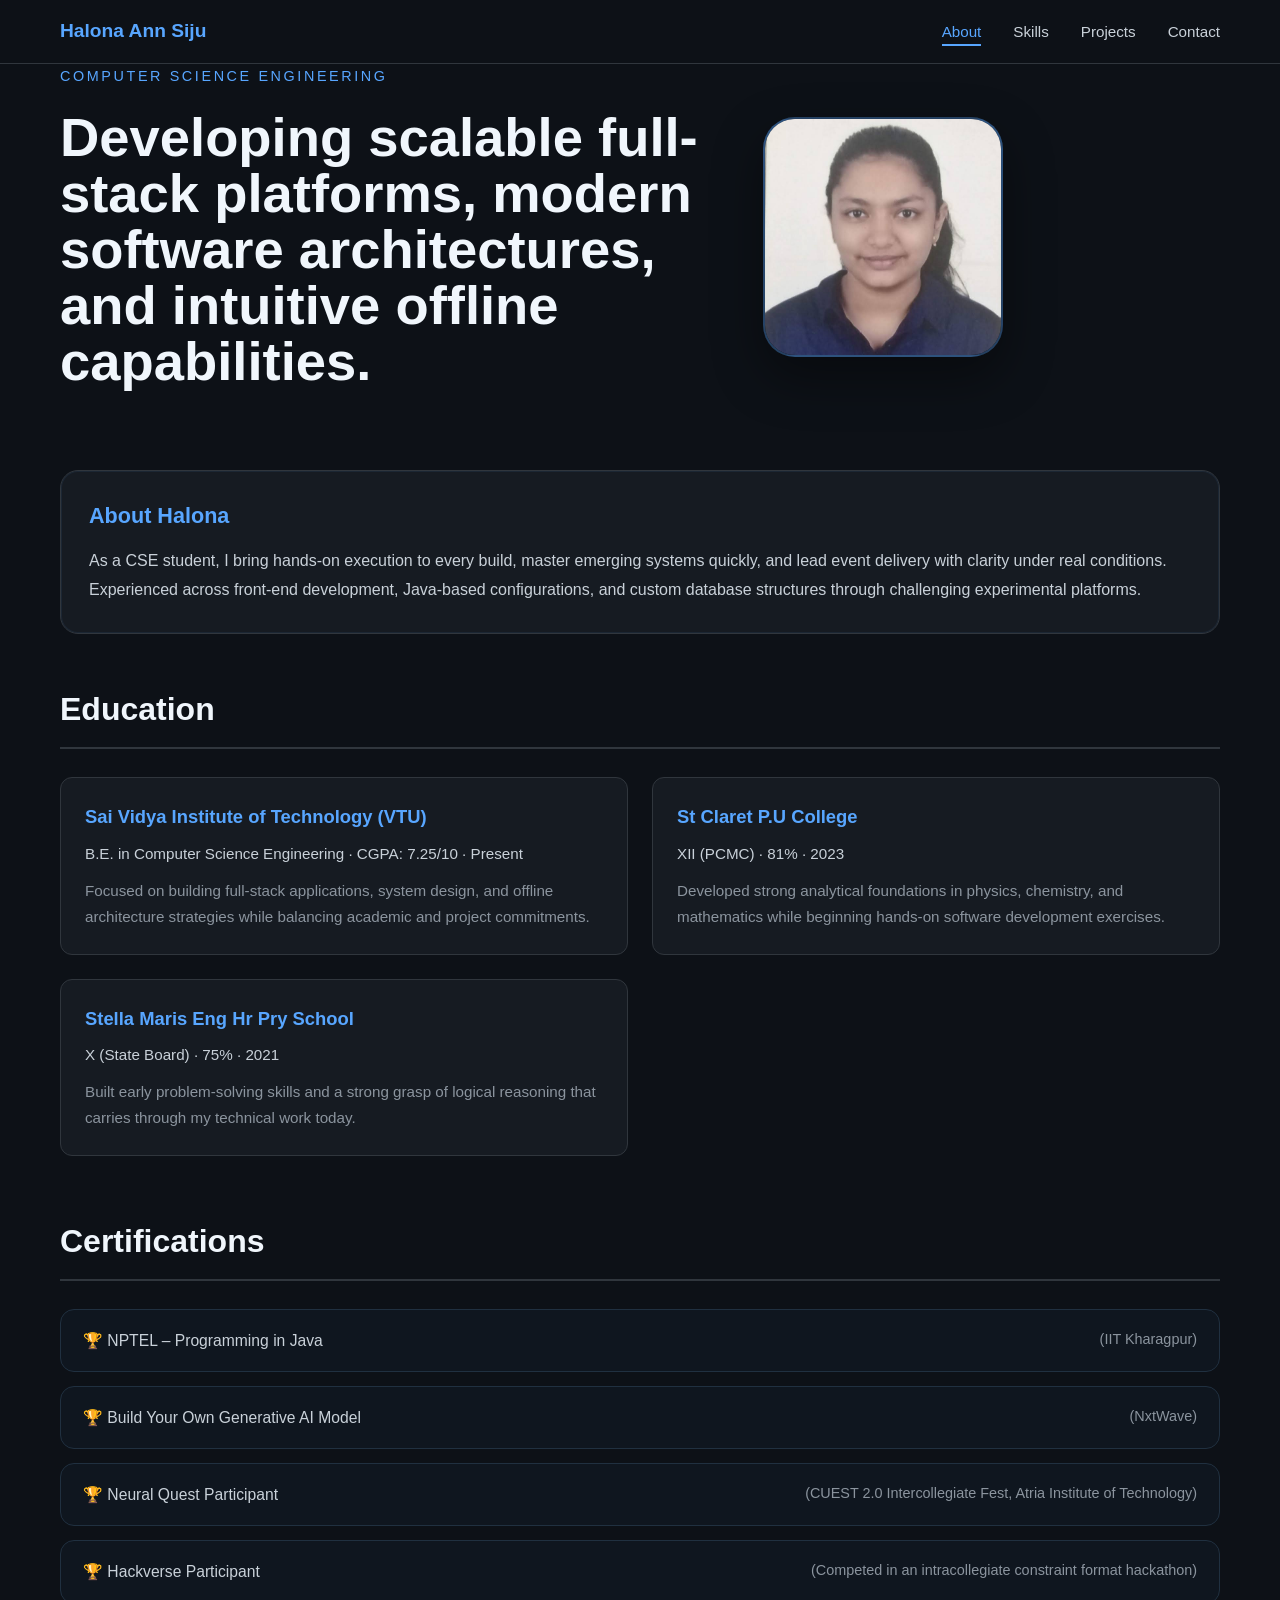
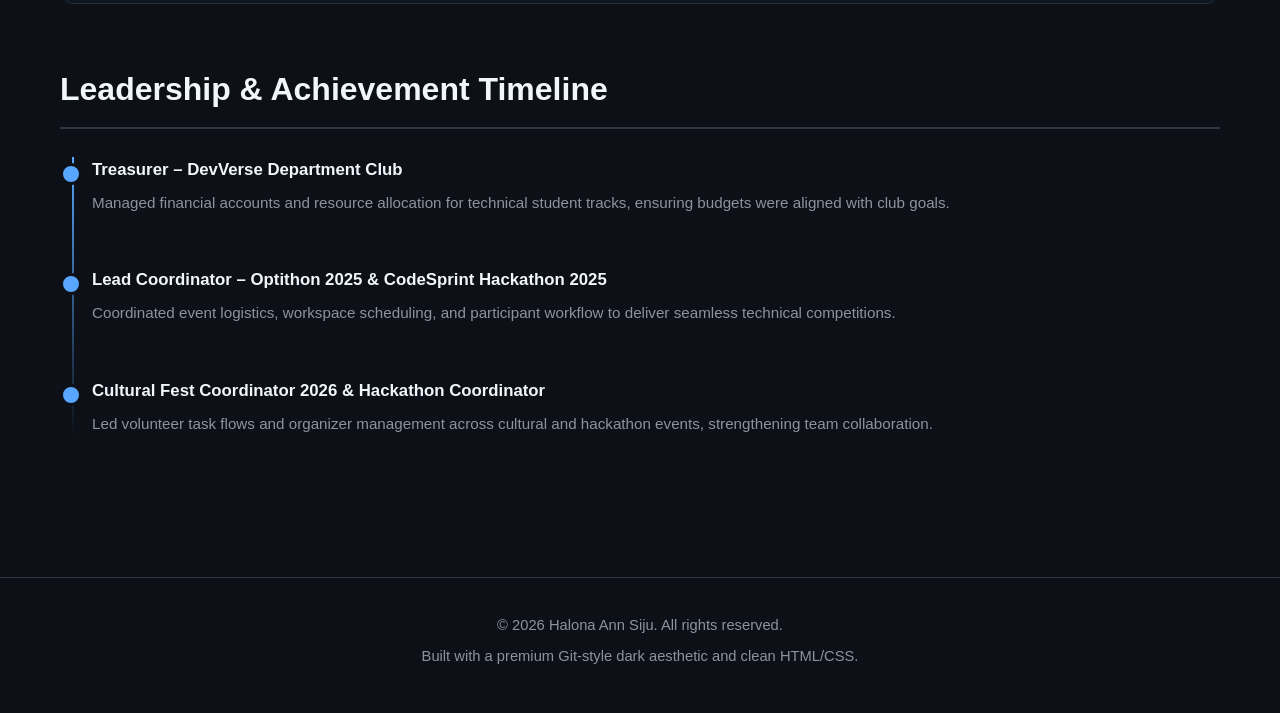
==== index.html @ 384789be "my portfolio" ====
﻿<!DOCTYPE html>
<html lang="en">
<head>
    <meta charset="UTF-8">
    <meta name="viewport" content="width=device-width, initial-scale=1.0">
    <title>Halona Ann Siju — About</title>
    <style>
        * {
            margin: 0;
            padding: 0;
            box-sizing: border-box;
        }

        body {
            font-family: -apple-system, BlinkMacSystemFont, 'Segoe UI', Helvetica, Arial, sans-serif;
            background-color: #0d1117;
            color: #c9d1d9;
            line-height: 1.6;
        }

        nav {
            position: sticky;
            top: 0;
            background-color: #0d1117;
            border-bottom: 1px solid #30363d;
            padding: 16px 0;
            z-index: 100;
        }

        .nav-container {
            max-width: 1200px;
            margin: 0 auto;
            padding: 0 20px;
            display: flex;
            justify-content: space-between;
            align-items: center;
        }

        .nav-logo {
            font-size: 1.2em;
            font-weight: 600;
            color: #58a6ff;
            text-decoration: none;
            transition: color 0.2s ease;
        }

        .nav-logo:hover {
            color: #79c0ff;
        }

        .nav-links {
            display: flex;
            list-style: none;
            gap: 32px;
        }

        .nav-link {
            color: #c9d1d9;
            text-decoration: none;
            font-size: 0.95em;
            transition: color 0.2s ease;
        }

        .nav-link:hover {
            color: #58a6ff;
        }

        .nav-link.active {
            color: #58a6ff;
            border-bottom: 2px solid #58a6ff;
            padding-bottom: 4px;
        }

        .main-container {
            max-width: 1200px;
            margin: 0 auto;
            padding: 0 20px 80px;
        }

        .hero {
            display: grid;
            grid-template-columns: 1.45fr 1fr;
            gap: 40px;
            align-items: center;
            margin-bottom: 60px;
        }

        .hero-copy h1 {
            font-size: 3.4em;
            font-weight: 700;
            color: #f0f6fc;
            line-height: 1.03;
            margin-bottom: 20px;
        }

        .hero-copy p {
            color: #8b949e;
            font-size: 1.05em;
            margin-bottom: 28px;
            line-height: 1.8;
            max-width: 560px;
        }

        .hero-actions {
            display: flex;
            gap: 16px;
            flex-wrap: wrap;
        }

        .btn-primary {
            display: inline-flex;
            align-items: center;
            justify-content: center;
            padding: 14px 26px;
            border-radius: 10px;
            border: 1px solid #58a6ff;
            background-color: #58a6ff;
            color: #0d1117;
            font-weight: 700;
            text-decoration: none;
            transition: transform 0.2s ease, background-color 0.2s ease;
        }

        .btn-primary:hover {
            background-color: #79c0ff;
            transform: translateY(-1px);
        }

        .hero-avatar {
            width: 240px;
            height: 240px;
            border-radius: 32px;
            background: linear-gradient(180deg, rgba(88, 166, 255, 0.18), rgba(13, 17, 23, 0.95));
            border: 2px solid rgba(88, 166, 255, 0.32);
            display: grid;
            place-items: center;
            overflow: hidden;
            box-shadow: 0 20px 50px rgba(0, 0, 0, 0.4);
        }

        .profile-image {
            width: 100%;
            height: 100%;
            object-fit: cover;
            border-radius: 28px;
        }

        .page-header {
            padding: 20px 0 20px;
            margin-bottom: 40px;
        }

        .page-header h1 {
            font-size: 2.7em;
            font-weight: 700;
            color: #f0f6fc;
            margin-bottom: 16px;
        }

        .page-header p {
            font-size: 1.05em;
            color: #8b949e;
            max-width: 820px;
            line-height: 1.8;
        }

        .section {
            margin-bottom: 60px;
        }

        .section-title {
            font-size: 2em;
            font-weight: 600;
            color: #f0f6fc;
            margin-bottom: 28px;
            padding-bottom: 12px;
            border-bottom: 2px solid #30363d;
        }

        .summary-block {
            background-color: #161b22;
            border: 1px solid #30363d;
            border-radius: 18px;
            padding: 28px;
            margin-bottom: 50px;
            box-shadow: inset 0 0 0 1px rgba(88, 166, 255, 0.08);
        }

        .summary-block h2 {
            font-size: 1.35em;
            color: #58a6ff;
            margin-bottom: 14px;
        }

        .summary-block p {
            color: #c9d1d9;
            font-size: 1em;
            line-height: 1.8;
        }

        .timeline-grid {
            display: grid;
            grid-template-columns: repeat(2, minmax(0, 1fr));
            gap: 24px;
        }

        .timeline-item {
            background-color: #161b22;
            border: 1px solid #30363d;
            border-radius: 12px;
            padding: 24px;
            transition: border-color 0.3s ease, box-shadow 0.3s ease;
        }

        .timeline-item:hover {
            border-color: #58a6ff;
            box-shadow: 0 0 0 3px rgba(88, 166, 255, 0.1);
        }

        .timeline-title {
            font-size: 1.15em;
            font-weight: 700;
            color: #58a6ff;
            margin-bottom: 10px;
        }

        .timeline-meta {
            color: #c9d1d9;
            font-size: 0.95em;
            margin-bottom: 12px;
        }

        .timeline-detail {
            color: #8b949e;
            font-size: 0.95em;
            line-height: 1.7;
        }

        .cert-list {
            display: grid;
            gap: 18px;
        }

        .cert-list {
            display: grid;
            gap: 14px;
        }

        .cert-item {
            background-color: #0f161f;
            border: 1px solid #203040;
            border-radius: 14px;
            padding: 18px 22px;
            color: #c9d1d9;
            display: flex;
            justify-content: space-between;
            gap: 12px;
            font-size: 0.98em;
            line-height: 1.6;
        }

        .cert-item span.cert-meta {
            color: #8b949e;
            font-size: 0.92em;
        }

        .leadership {
            position: relative;
            display: flex;
            gap: 24px;
            flex-direction: column;
        }

        .leadership::before {
            content: '';
            position: absolute;
            left: 12px;
            top: 0;
            width: 2px;
            height: 100%;
            background: linear-gradient(to bottom, #58a6ff, transparent);
        }

        .leadership-item {
            position: relative;
            padding-left: 32px;
            margin-bottom: 28px;
        }

        .leadership-item:last-child {
            margin-bottom: 0;
        }

        .leadership-item::before {
            content: '';
            position: absolute;
            left: 0;
            top: 6px;
            width: 16px;
            height: 16px;
            background-color: #58a6ff;
            border: 3px solid #0d1117;
            border-radius: 50%;
        }

        .leadership-role {
            font-size: 1.05em;
            font-weight: 600;
            color: #f0f6fc;
            margin-bottom: 6px;
        }

        .leadership-details {
            color: #8b949e;
            font-size: 0.95em;
            line-height: 1.7;
        }

        footer {
            padding: 36px 20px;
            text-align: center;
            color: #8b949e;
            border-top: 1px solid #30363d;
            background-color: #0d1117;
        }

        .footer-text {
            margin-bottom: 8px;
            font-size: 0.92em;
        }

        @media (max-width: 950px) {
            .hero {
                grid-template-columns: 1fr;
            }

            .hero-avatar {
                margin: 0 auto;
            }
        }

        @media (max-width: 700px) {
            .page-header {
                padding-top: 40px;
            }

            .page-header h1 {
                font-size: 2.5em;
            }

            .timeline-grid {
                grid-template-columns: 1fr;
            }

            .hero-copy h1 {
                font-size: 2.4em;
            }

            .hero-avatar {
                width: 180px;
                height: 180px;
            }
        }
    </style>
</head>
<body>
    <nav>
        <div class="nav-container">
            <a href="index.html" class="nav-logo">Halona Ann Siju</a>
            <ul class="nav-links">
                <li><a href="index.html" class="nav-link active">About</a></li>
                <li><a href="skills.html" class="nav-link">Skills</a></li>
                <li><a href="projects.html" class="nav-link">Projects</a></li>
                <li><a href="contact.html" class="nav-link">Contact</a></li>
            </ul>
        </div>
    </nav>

    <main class="main-container">
        <section class="hero">
            <div class="hero-copy">
                <p style="color:#58a6ff; text-transform:uppercase; letter-spacing:0.18em; font-size:0.9em; margin-bottom:20px;">Computer Science Engineering</p>
                <h1>Developing scalable full-stack platforms, modern software architectures, and intuitive offline capabilities.</h1>
            </div>
            <div class="hero-avatar">
                <img src="photo.jpeg" alt="Profile of Halona Ann Siju" class="profile-image">
            </div>
        </section>

        <section class="summary-block">
            <h2>About Halona</h2>
            <p>As a CSE student, I bring hands-on execution to every build, master emerging systems quickly, and lead event delivery with clarity under real conditions. Experienced across front-end development, Java-based configurations, and custom database structures through challenging experimental platforms.</p>
        </section>

        <section class="section">
            <h2 class="section-title">Education</h2>
            <div class="timeline-grid">
                <div class="timeline-item">
                    <div class="timeline-title">Sai Vidya Institute of Technology (VTU)</div>
                    <div class="timeline-meta">B.E. in Computer Science Engineering · CGPA: 7.25/10 · Present</div>
                    <div class="timeline-detail">Focused on building full-stack applications, system design, and offline architecture strategies while balancing academic and project commitments.</div>
                </div>
                <div class="timeline-item">
                    <div class="timeline-title">St Claret P.U College</div>
                    <div class="timeline-meta">XII (PCMC) · 81% · 2023</div>
                    <div class="timeline-detail">Developed strong analytical foundations in physics, chemistry, and mathematics while beginning hands-on software development exercises.</div>
                </div>
                <div class="timeline-item">
                    <div class="timeline-title">Stella Maris Eng Hr Pry School</div>
                    <div class="timeline-meta">X (State Board) · 75% · 2021</div>
                    <div class="timeline-detail">Built early problem-solving skills and a strong grasp of logical reasoning that carries through my technical work today.</div>
                </div>
            </div>
        </section>

        <section class="section">
            <h2 class="section-title">Certifications</h2>
            <div class="cert-list">
                <div class="cert-item">🏆 NPTEL – Programming in Java <span class="cert-meta">(IIT Kharagpur)</span></div>
                <div class="cert-item">🏆 Build Your Own Generative AI Model <span class="cert-meta">(NxtWave)</span></div>
                <div class="cert-item">🏆 Neural Quest Participant <span class="cert-meta">(CUEST 2.0 Intercollegiate Fest, Atria Institute of Technology)</span></div>
                <div class="cert-item">🏆 Hackverse Participant <span class="cert-meta">(Competed in an intracollegiate constraint format hackathon)</span></div>
            </div>
        </section>

        <section class="section">
            <h2 class="section-title">Leadership & Achievement Timeline</h2>
            <div class="leadership">
                <div class="leadership-item">
                    <div class="leadership-role">Treasurer – DevVerse Department Club</div>
                    <div class="leadership-details">Managed financial accounts and resource allocation for technical student tracks, ensuring budgets were aligned with club goals.</div>
                </div>
                <div class="leadership-item">
                    <div class="leadership-role">Lead Coordinator – Optithon 2025 & CodeSprint Hackathon 2025</div>
                    <div class="leadership-details">Coordinated event logistics, workspace scheduling, and participant workflow to deliver seamless technical competitions.</div>
                </div>
                <div class="leadership-item">
                    <div class="leadership-role">Cultural Fest Coordinator 2026 & Hackathon Coordinator</div>
                    <div class="leadership-details">Led volunteer task flows and organizer management across cultural and hackathon events, strengthening team collaboration.</div>
                </div>
            </div>
        </section>
    </main>

    <footer>
        <div class="footer-text">© 2026 Halona Ann Siju. All rights reserved.</div>
        <div class="footer-text">Built with a premium Git-style dark aesthetic and clean HTML/CSS.</div>
    </footer>
</body>
</html>
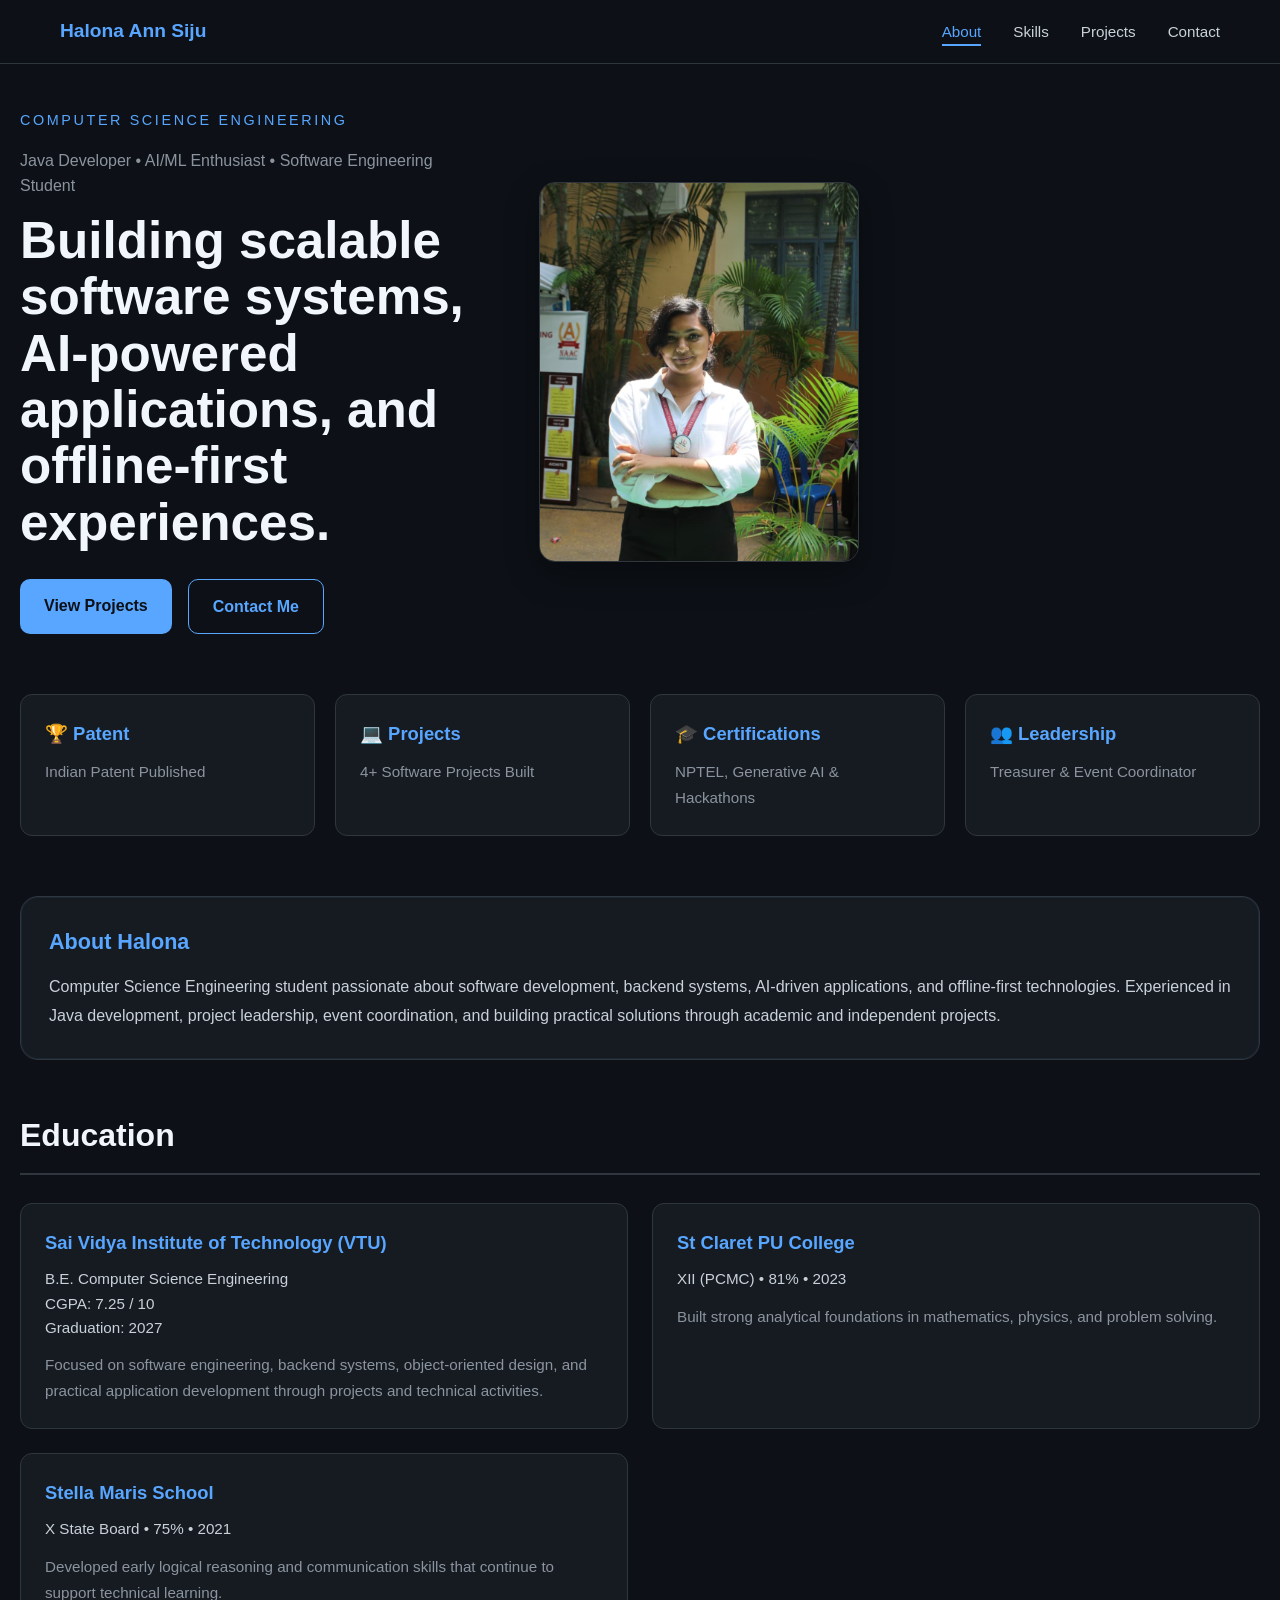
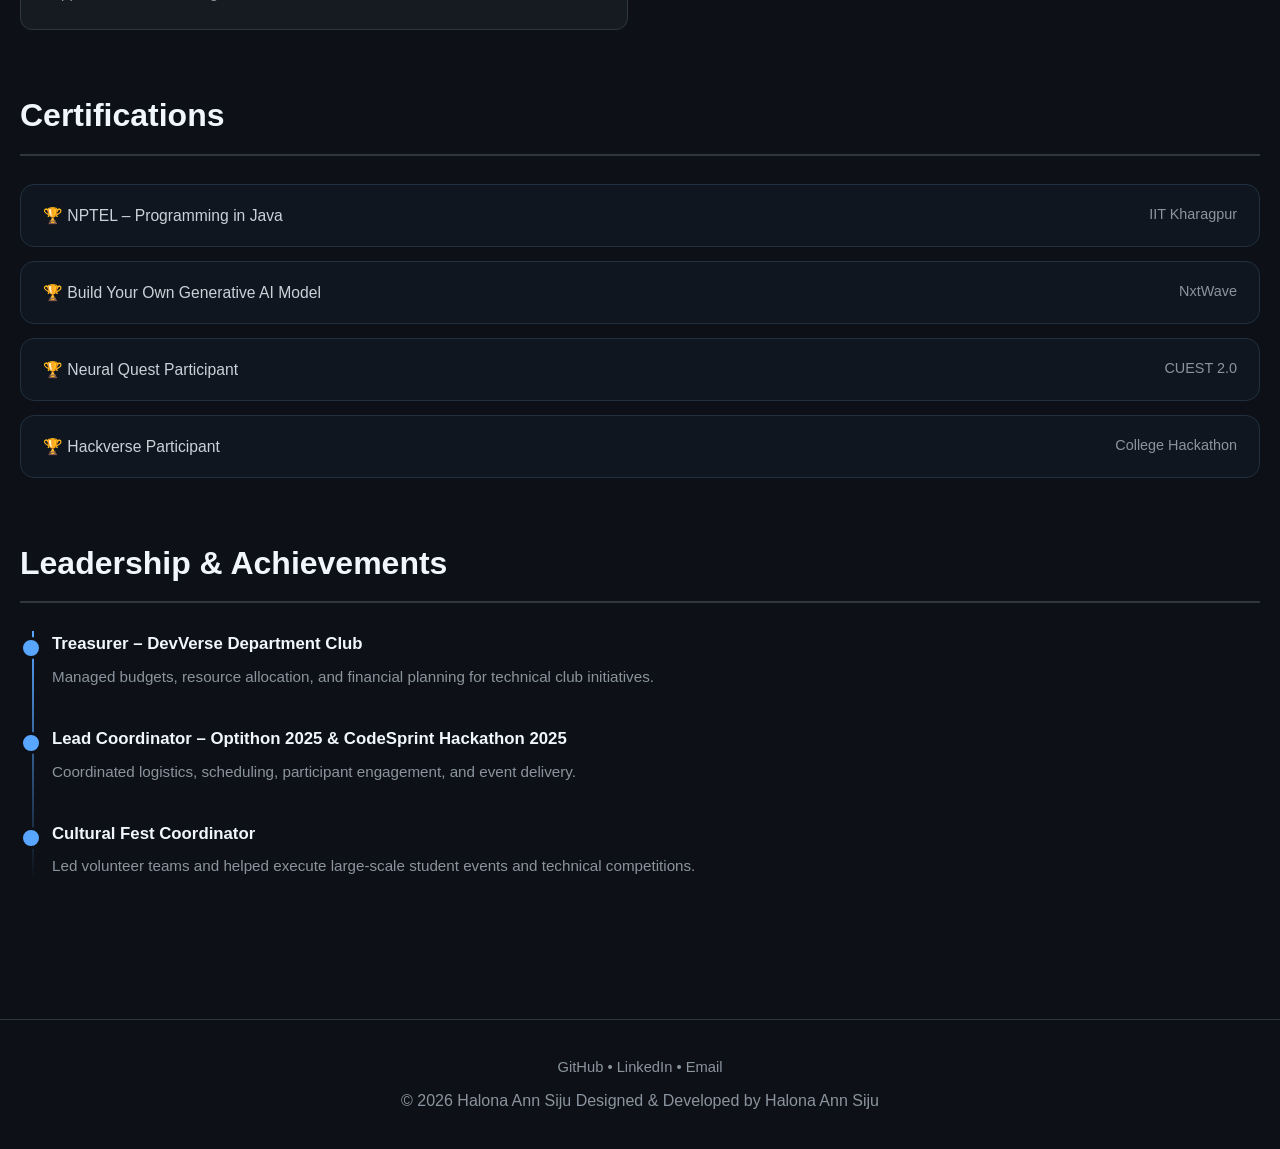
==== commit 728f87ee: "Update portfolio design and content" ====
--- a/index.html
+++ b/index.html
@@ -72,98 +72,214 @@
         }
 
         .main-container {
-            max-width: 1200px;
+            max-width: 1300px;
             margin: 0 auto;
             padding: 0 20px 80px;
         }
 
+        /* Optimized 3-Column Grid for Copy, Terminal, and Portrait Photo */
         .hero {
             display: grid;
-            grid-template-columns: 1.45fr 1fr;
-            gap: 40px;
+            grid-template-columns: 1.2fr 0.9fr 0.9fr;
+            gap: 30px;
             align-items: center;
             margin-bottom: 60px;
+            padding-top: 45px;
         }
 
         .hero-copy h1 {
-            font-size: 3.4em;
+            font-size: 3.2em;
             font-weight: 700;
             color: #f0f6fc;
-            line-height: 1.03;
+            line-height: 1.1;
             margin-bottom: 20px;
         }
 
-        .hero-copy p {
-            color: #8b949e;
-            font-size: 1.05em;
-            margin-bottom: 28px;
-            line-height: 1.8;
-            max-width: 560px;
-        }
-
-        .hero-actions {
-            display: flex;
-            gap: 16px;
-            flex-wrap: wrap;
-        }
-
-        .btn-primary {
-            display: inline-flex;
-            align-items: center;
-            justify-content: center;
-            padding: 14px 26px;
-            border-radius: 10px;
-            border: 1px solid #58a6ff;
-            background-color: #58a6ff;
-            color: #0d1117;
-            font-weight: 700;
-            text-decoration: none;
-            transition: transform 0.2s ease, background-color 0.2s ease;
-        }
-
-        .btn-primary:hover {
-            background-color: #79c0ff;
-            transform: translateY(-1px);
-        }
-
-        .hero-avatar {
-            width: 240px;
-            height: 240px;
-            border-radius: 32px;
-            background: linear-gradient(180deg, rgba(88, 166, 255, 0.18), rgba(13, 17, 23, 0.95));
-            border: 2px solid rgba(88, 166, 255, 0.32);
-            display: grid;
-            place-items: center;
+        /* Personal Portrait Graphic Wrapper with Pulse Animation */
+        .portrait-container {
+            width: 100%;
+            max-width:320px;
+            height:380px;
+            border-radius: 16px;
+            border: 1px solid #30363d;
             overflow: hidden;
-            box-shadow: 0 20px 50px rgba(0, 0, 0, 0.4);
-        }
-
-        .profile-image {
+            box-shadow: 0 12px 32px rgba(0, 0, 0, 0.4);
+            justify-self: center;
+            position: relative;
+            transition: border-color 0.3s ease, box-shadow 0.3s ease;
+            animation: imagePulse 4s ease-in-out infinite;
+        }
+
+        .portrait-container:hover {
+            border-color: #58a6ff;
+            box-shadow: 0 0 25px rgba(88, 166, 255, 0.25);
+        }
+
+        /* Image transitions cleanly inside container */
+        .portrait-image {
             width: 100%;
             height: 100%;
             object-fit: cover;
-            border-radius: 28px;
-        }
-
-        .page-header {
-            padding: 20px 0 20px;
-            margin-bottom: 40px;
-        }
-
-        .page-header h1 {
-            font-size: 2.7em;
-            font-weight: 700;
-            color: #f0f6fc;
-            margin-bottom: 16px;
-        }
-
-        .page-header p {
-            font-size: 1.05em;
+            object-position: center 20%;
+            transition: transform 0.5s ease;
+        }
+
+        .portrait-container:hover .portrait-image {
+            transform: scale(1.04);
+        }
+
+        /* Animated overlay effect for a slick dev look */
+        .portrait-container::after {
+            content: '';
+            position: absolute;
+            top: 0; left: 0; right: 0; bottom: 0;
+            border-radius: inherit;
+            border: 2px solid transparent;
+            pointer-events: none;
+            transition: border-color 0.3s ease;
+        }
+
+        .portrait-container:hover::after {
+            border-color: rgba(88, 166, 255, 0.4);
+        }
+
+        /* Terminal Window Graphics Box */
+        .avatar-container {
+            width: 100%;
+            max-width: 270px;
+            height: 310px;
+            border-radius: 16px;
+            border: 1px solid #30363d;
+            background-color: #090d13;
+            display: flex;
+            flex-direction: column;
+            overflow: hidden;
+            box-shadow: 0 12px 32px rgba(0, 0, 0, 0.5);
+            font-family: ui-monospace, SFMono-Regular, SF Mono, Menlo, Consolas, 'Liberation Mono', monospace;
+            position: relative;
+            transition: border-color 0.3s ease;
+            justify-self: center;
+        }
+
+        .avatar-container:hover {
+            border-color: #58a6ff;
+        }
+
+        .terminal-header {
+            background-color: #161b22;
+            padding: 10px 14px;
+            display: flex;
+            align-items: center;
+            gap: 6px;
+            border-bottom: 1px solid #30363d;
+        }
+
+        .terminal-dot {
+            width: 10px;
+            height: 10px;
+            border-radius: 50%;
+        }
+        .terminal-dot.red { background-color: #ff5f56; }
+        .terminal-dot.yellow { background-color: #ffbd2e; }
+        .terminal-dot.green { background-color: #27c93f; }
+
+        .terminal-body {
+            flex: 1;
+            padding: 20px;
+            display: flex;
+            flex-direction: column;
+            justify-content: center;
+            align-items: flex-start;
+            gap: 8px;
+            font-size: 0.8rem;
+        }
+
+        .code-line {
+            display: flex;
+            gap: 8px;
+            white-space: nowrap;
+            opacity: 0;
+            transform: translateY(5px);
+            animation: fadeInUpLine 0.6s cubic-bezier(0.1, 1, 0.1, 1) forwards;
+        }
+
+        .code-line:nth-child(1) { animation-delay: 0.2s; }
+        .code-line:nth-child(2) { animation-delay: 0.5s; }
+        .code-line:nth-child(3) { animation-delay: 0.8s; }
+        .code-line:nth-child(4) { animation-delay: 1.1s; }
+        .code-line:nth-child(5) { animation-delay: 1.4s; }
+
+        .line-num {
             color: #8b949e;
-            max-width: 820px;
-            line-height: 1.8;
-        }
-
+            width: 18px;
+            text-align: right;
+            user-select: none;
+        }
+
+        .code-text {
+            color: #c9d1d9;
+        }
+
+        .keyword { color: #ff7b72; }
+        .string { color: #a5d6ff; }
+        .number { color: #d2a8ff; }
+
+        .caret {
+            display: inline-block;
+            width: 6px;
+            height: 14px;
+            background-color: #58a6ff;
+            margin-left: 4px;
+            animation: blinkCaret 0.8s steps(2, start) infinite;
+            vertical-align: middle;
+        }
+
+        .digital-brand-glow {
+            position: absolute;
+            bottom: 15px;
+            right: 20px;
+            font-size: 4rem;
+            font-weight: 800;
+            color: rgba(88, 166, 255, 0.03);
+            text-shadow: 0 0 20px rgba(88, 166, 255, 0.1);
+            user-select: none;
+            animation: pulseGlow 3s ease-in-out infinite alternate;
+        }
+
+        /* Animation Keyframe Sets */
+        @keyframes fadeInUpLine {
+            to {
+                opacity: 1;
+                transform: translateY(0);
+            }
+        }
+
+        @keyframes blinkCaret {
+            0%, 100% { opacity: 0; }
+            50% { opacity: 1; }
+        }
+
+        @keyframes pulseGlow {
+            0% { color: rgba(88, 166, 255, 0.01); text-shadow: 0 0 10px rgba(88, 166, 255, 0.05); }
+            100% { color: rgba(88, 166, 255, 0.06); text-shadow: 0 0 30px rgba(88, 166, 255, 0.2); }
+        }
+
+        /* Smooth floating/pulsing dynamic overlay loop for your photo */
+        @keyframes imagePulse {
+            0%, 100% {
+                transform: translateY(0);
+                box-shadow: 0 12px 32px rgba(0, 0, 0, 0.4);
+            }
+            50% {
+                transform: translateY(-6px);
+                box-shadow: 0 18px 38px rgba(88, 166, 255, 0.15);
+                border-color: rgba(88, 166, 255, 0.3);
+            }
+        }
+
+        /* ==========================================================================
+           SECTIONS & TILES STYLE ARCHITECTURE
+           ========================================================================== */
         .section {
             margin-bottom: 60px;
         }
@@ -234,11 +350,6 @@
             color: #8b949e;
             font-size: 0.95em;
             line-height: 1.7;
-        }
-
-        .cert-list {
-            display: grid;
-            gap: 18px;
         }
 
         .cert-list {
@@ -284,7 +395,7 @@
         .leadership-item {
             position: relative;
             padding-left: 32px;
-            margin-bottom: 28px;
+            margin-bottom: 12px;
         }
 
         .leadership-item:last-child {
@@ -329,36 +440,47 @@
             font-size: 0.92em;
         }
 
-        @media (max-width: 950px) {
+        /* ==========================================================================
+           RESPONSIVE RECONFIGURATIONS
+           ========================================================================== */
+        @media (max-width: 1024px) {
             .hero {
-                grid-template-columns: 1fr;
-            }
-
-            .hero-avatar {
-                margin: 0 auto;
-            }
-        }
-
-        @media (max-width: 700px) {
-            .page-header {
-                padding-top: 40px;
-            }
-
-            .page-header h1 {
-                font-size: 2.5em;
-            }
-
+                grid-template-columns: 1fr 1fr;
+                gap: 24px;
+            }
+            .hero-copy {
+                grid-column: span 2;
+                text-align: center;
+            }
+        }
+
+        @media (max-width: 730px) {
+            .hero{
+                display:grid;
+                grid-template-columns:1.4fr 1fr;
+                gap:50px;
+                align-items:center;
+                margin-bottom:60px;
+                padding-top:50px;
+            }
+            .hero-copy {
+                grid-column: span 1;
+            }
+            .avatar-container {
+                order: 1;
+            }
+            .portrait-container {
+                order: 0;
+            }
             .timeline-grid {
                 grid-template-columns: 1fr;
             }
-
             .hero-copy h1 {
-                font-size: 2.4em;
-            }
-
-            .hero-avatar {
-                width: 180px;
-                height: 180px;
+                font-size: 2.2em;
+            }
+            .cert-item {
+                flex-direction: column;
+                gap: 4px;
             }
         }
     </style>
@@ -377,74 +499,251 @@
     </nav>
 
     <main class="main-container">
-        <section class="hero">
-            <div class="hero-copy">
-                <p style="color:#58a6ff; text-transform:uppercase; letter-spacing:0.18em; font-size:0.9em; margin-bottom:20px;">Computer Science Engineering</p>
-                <h1>Developing scalable full-stack platforms, modern software architectures, and intuitive offline capabilities.</h1>
-            </div>
-            <div class="hero-avatar">
-                <img src="photo.jpeg" alt="Profile of Halona Ann Siju" class="profile-image">
-            </div>
-        </section>
-
-        <section class="summary-block">
-            <h2>About Halona</h2>
-            <p>As a CSE student, I bring hands-on execution to every build, master emerging systems quickly, and lead event delivery with clarity under real conditions. Experienced across front-end development, Java-based configurations, and custom database structures through challenging experimental platforms.</p>
-        </section>
-
-        <section class="section">
-            <h2 class="section-title">Education</h2>
-            <div class="timeline-grid">
-                <div class="timeline-item">
-                    <div class="timeline-title">Sai Vidya Institute of Technology (VTU)</div>
-                    <div class="timeline-meta">B.E. in Computer Science Engineering · CGPA: 7.25/10 · Present</div>
-                    <div class="timeline-detail">Focused on building full-stack applications, system design, and offline architecture strategies while balancing academic and project commitments.</div>
-                </div>
-                <div class="timeline-item">
-                    <div class="timeline-title">St Claret P.U College</div>
-                    <div class="timeline-meta">XII (PCMC) · 81% · 2023</div>
-                    <div class="timeline-detail">Developed strong analytical foundations in physics, chemistry, and mathematics while beginning hands-on software development exercises.</div>
-                </div>
-                <div class="timeline-item">
-                    <div class="timeline-title">Stella Maris Eng Hr Pry School</div>
-                    <div class="timeline-meta">X (State Board) · 75% · 2021</div>
-                    <div class="timeline-detail">Built early problem-solving skills and a strong grasp of logical reasoning that carries through my technical work today.</div>
-                </div>
-            </div>
-        </section>
-
-        <section class="section">
-            <h2 class="section-title">Certifications</h2>
-            <div class="cert-list">
-                <div class="cert-item">🏆 NPTEL – Programming in Java <span class="cert-meta">(IIT Kharagpur)</span></div>
-                <div class="cert-item">🏆 Build Your Own Generative AI Model <span class="cert-meta">(NxtWave)</span></div>
-                <div class="cert-item">🏆 Neural Quest Participant <span class="cert-meta">(CUEST 2.0 Intercollegiate Fest, Atria Institute of Technology)</span></div>
-                <div class="cert-item">🏆 Hackverse Participant <span class="cert-meta">(Competed in an intracollegiate constraint format hackathon)</span></div>
-            </div>
-        </section>
-
-        <section class="section">
-            <h2 class="section-title">Leadership & Achievement Timeline</h2>
-            <div class="leadership">
-                <div class="leadership-item">
-                    <div class="leadership-role">Treasurer – DevVerse Department Club</div>
-                    <div class="leadership-details">Managed financial accounts and resource allocation for technical student tracks, ensuring budgets were aligned with club goals.</div>
-                </div>
-                <div class="leadership-item">
-                    <div class="leadership-role">Lead Coordinator – Optithon 2025 & CodeSprint Hackathon 2025</div>
-                    <div class="leadership-details">Coordinated event logistics, workspace scheduling, and participant workflow to deliver seamless technical competitions.</div>
-                </div>
-                <div class="leadership-item">
-                    <div class="leadership-role">Cultural Fest Coordinator 2026 & Hackathon Coordinator</div>
-                    <div class="leadership-details">Led volunteer task flows and organizer management across cultural and hackathon events, strengthening team collaboration.</div>
-                </div>
-            </div>
-        </section>
-    </main>
+
+    <section class="hero">
+        <div class="hero-copy">
+            <p style="color:#58a6ff; text-transform:uppercase; letter-spacing:0.18em; font-size:0.9em; margin-bottom:16px;">
+                Computer Science Engineering
+            </p>
+
+            <p style="color:#8b949e; margin-bottom:14px; font-size:1rem;">
+                Java Developer • AI/ML Enthusiast • Software Engineering Student
+            </p>
+
+            <h1>
+                Building scalable software systems,
+                AI-powered applications,
+                and offline-first experiences.
+            </h1>
+
+            <div style="display:flex; gap:16px; margin-top:28px; flex-wrap:wrap;">
+                <a href="projects.html"
+                   style="background:#58a6ff;color:#0d1117;padding:14px 24px;border-radius:10px;text-decoration:none;font-weight:600;">
+                    View Projects
+                </a>
+
+                <a href="contact.html"
+                   style="border:1px solid #58a6ff;color:#58a6ff;padding:14px 24px;border-radius:10px;text-decoration:none;font-weight:600;">
+                    Contact Me
+                </a>
+            </div>
+        </div>
+
+        <div class="portrait-container">
+            <img src="myphoto.jpeg"
+                 alt="Halona Ann Siju Portrait"
+                 class="portrait-image">
+        </div>
+    </section>
+
+    <!-- Achievement Cards -->
+
+    <section style="margin-bottom:60px;">
+        <div style="
+            display:grid;
+            grid-template-columns:repeat(auto-fit,minmax(220px,1fr));
+            gap:20px;
+        ">
+
+            <div class="timeline-item">
+                <div class="timeline-title">🏆 Patent</div>
+                <div class="timeline-detail">
+                    Indian Patent Published
+                </div>
+            </div>
+
+            <div class="timeline-item">
+                <div class="timeline-title">💻 Projects</div>
+                <div class="timeline-detail">
+                    4+ Software Projects Built
+                </div>
+            </div>
+
+            <div class="timeline-item">
+                <div class="timeline-title">🎓 Certifications</div>
+                <div class="timeline-detail">
+                    NPTEL, Generative AI & Hackathons
+                </div>
+            </div>
+
+            <div class="timeline-item">
+                <div class="timeline-title">👥 Leadership</div>
+                <div class="timeline-detail">
+                    Treasurer & Event Coordinator
+                </div>
+            </div>
+
+        </div>
+    </section>
+
+    <!-- About -->
+
+    <section class="summary-block">
+        <h2>About Halona</h2>
+
+        <p>
+            Computer Science Engineering student passionate about
+            software development, backend systems, AI-driven
+            applications, and offline-first technologies.
+            Experienced in Java development, project leadership,
+            event coordination, and building practical solutions
+            through academic and independent projects.
+        </p>
+    </section>
+
+    <!-- Education -->
+
+    <section class="section">
+        <h2 class="section-title">Education</h2>
+
+        <div class="timeline-grid">
+
+            <div class="timeline-item">
+                <div class="timeline-title">
+                    Sai Vidya Institute of Technology (VTU)
+                </div>
+
+                <div class="timeline-meta">
+                    B.E. Computer Science Engineering
+                    <br>
+                    CGPA: 7.25 / 10
+                    <br>
+                    Graduation: 2027
+                </div>
+
+                <div class="timeline-detail">
+                    Focused on software engineering,
+                    backend systems, object-oriented design,
+                    and practical application development
+                    through projects and technical activities.
+                </div>
+            </div>
+
+            <div class="timeline-item">
+                <div class="timeline-title">
+                    St Claret PU College
+                </div>
+
+                <div class="timeline-meta">
+                    XII (PCMC) • 81% • 2023
+                </div>
+
+                <div class="timeline-detail">
+                    Built strong analytical foundations in
+                    mathematics, physics, and problem solving.
+                </div>
+            </div>
+
+            <div class="timeline-item">
+                <div class="timeline-title">
+                    Stella Maris School
+                </div>
+
+                <div class="timeline-meta">
+                    X State Board • 75% • 2021
+                </div>
+
+                <div class="timeline-detail">
+                    Developed early logical reasoning and
+                    communication skills that continue to
+                    support technical learning.
+                </div>
+            </div>
+
+        </div>
+    </section>
+
+    <!-- Certifications -->
+
+    <section class="section">
+        <h2 class="section-title">Certifications</h2>
+
+        <div class="cert-list">
+
+            <div class="cert-item">
+                🏆 NPTEL – Programming in Java
+                <span class="cert-meta">
+                    IIT Kharagpur
+                </span>
+            </div>
+
+            <div class="cert-item">
+                🏆 Build Your Own Generative AI Model
+                <span class="cert-meta">
+                    NxtWave
+                </span>
+            </div>
+
+            <div class="cert-item">
+                🏆 Neural Quest Participant
+                <span class="cert-meta">
+                    CUEST 2.0
+                </span>
+            </div>
+
+            <div class="cert-item">
+                🏆 Hackverse Participant
+                <span class="cert-meta">
+                    College Hackathon
+                </span>
+            </div>
+
+        </div>
+    </section>
+
+    <!-- Leadership -->
+
+    <section class="section">
+        <h2 class="section-title">
+            Leadership & Achievements
+        </h2>
+
+        <div class="leadership">
+
+            <div class="leadership-item">
+                <div class="leadership-role">
+                    Treasurer – DevVerse Department Club
+                </div>
+
+                <div class="leadership-details">
+                    Managed budgets, resource allocation,
+                    and financial planning for technical
+                    club initiatives.
+                </div>
+            </div>
+
+            <div class="leadership-item">
+                <div class="leadership-role">
+                    Lead Coordinator – Optithon 2025 &
+                    CodeSprint Hackathon 2025
+                </div>
+
+                <div class="leadership-details">
+                    Coordinated logistics, scheduling,
+                    participant engagement, and event delivery.
+                </div>
+            </div>
+
+            <div class="leadership-item">
+                <div class="leadership-role">
+                    Cultural Fest Coordinator 
+                </div>
+
+                <div class="leadership-details">
+                    Led volunteer teams and helped execute
+                    large-scale student events and technical
+                    competitions.
+                </div>
+            </div>
+
+        </div>
+    </section>
+
+</main>
 
     <footer>
-        <div class="footer-text">© 2026 Halona Ann Siju. All rights reserved.</div>
-        <div class="footer-text">Built with a premium Git-style dark aesthetic and clean HTML/CSS.</div>
+        <div class="footer-text">GitHub • LinkedIn • Email</div>
+        <div class="footer-text"></div>© 2026 Halona Ann Siju Designed & Developed by Halona Ann Siju</div>
     </footer>
 </body>
-</html>
+</html>
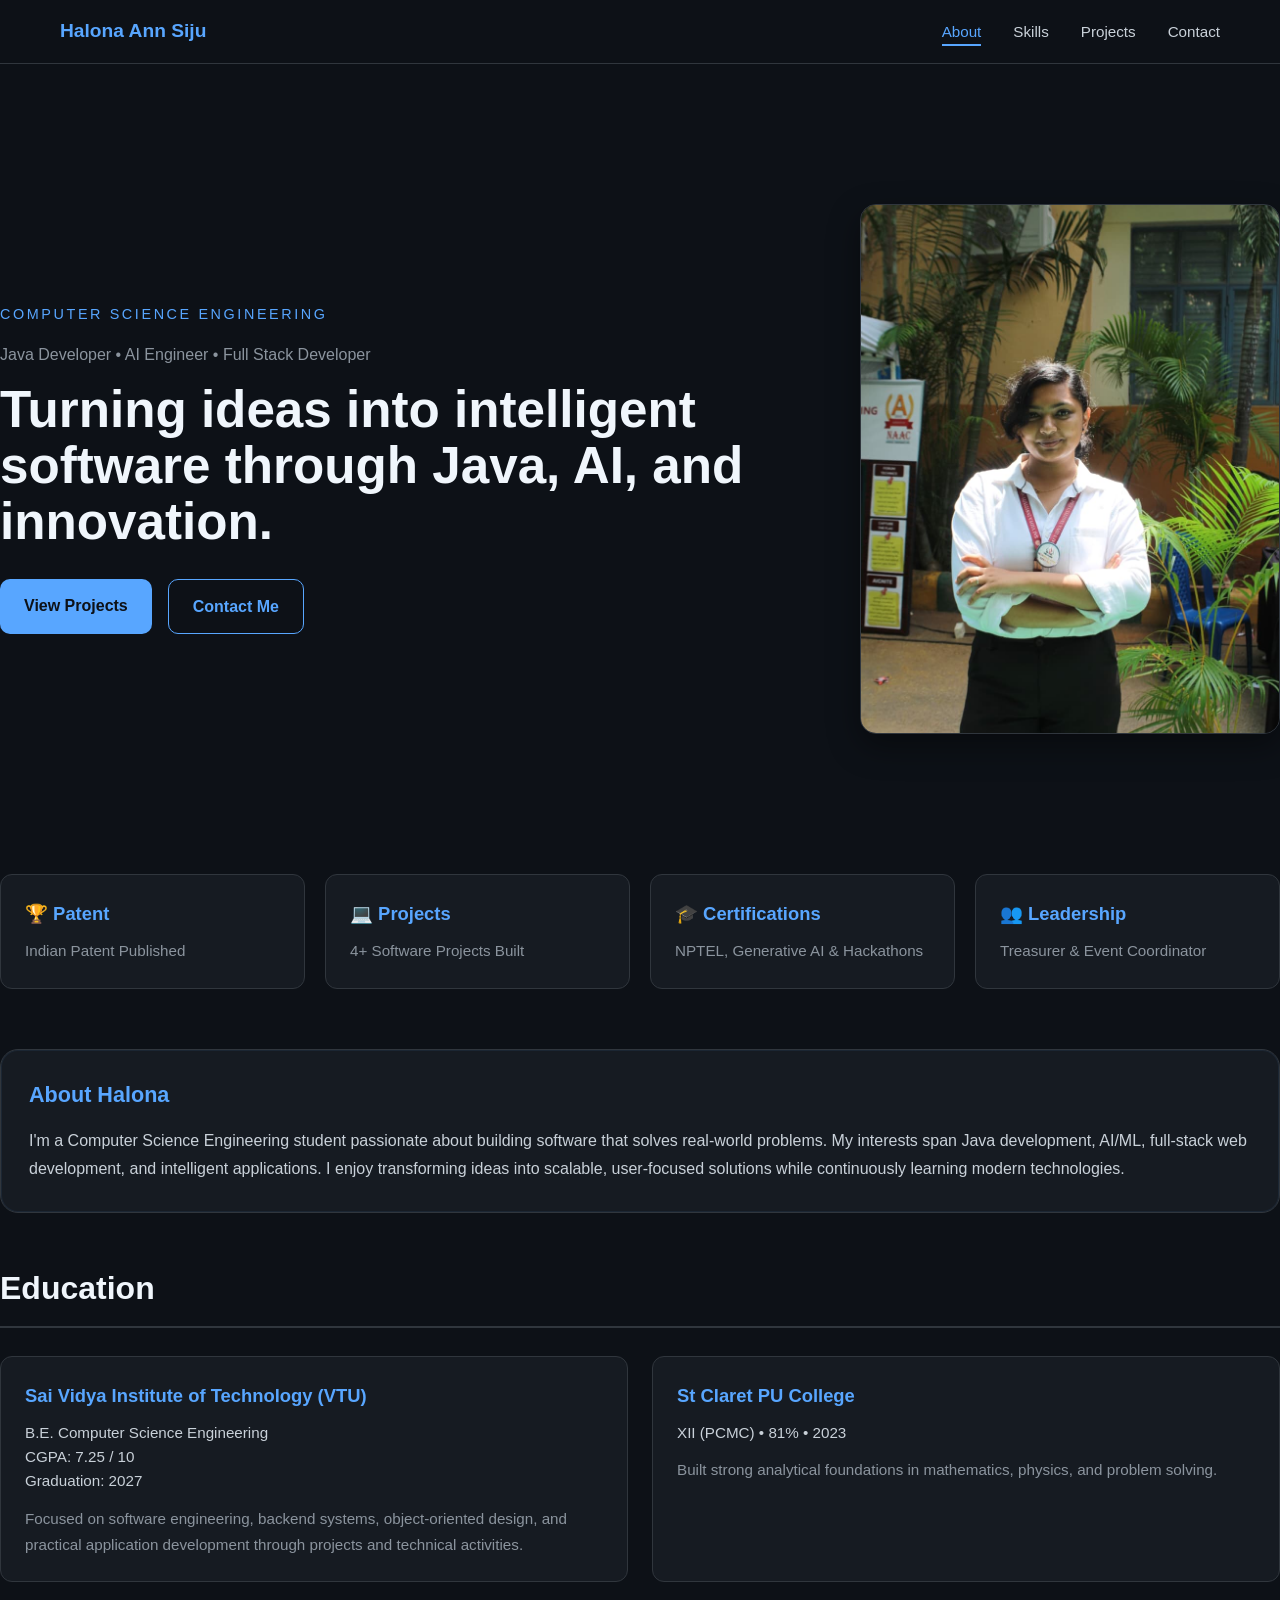
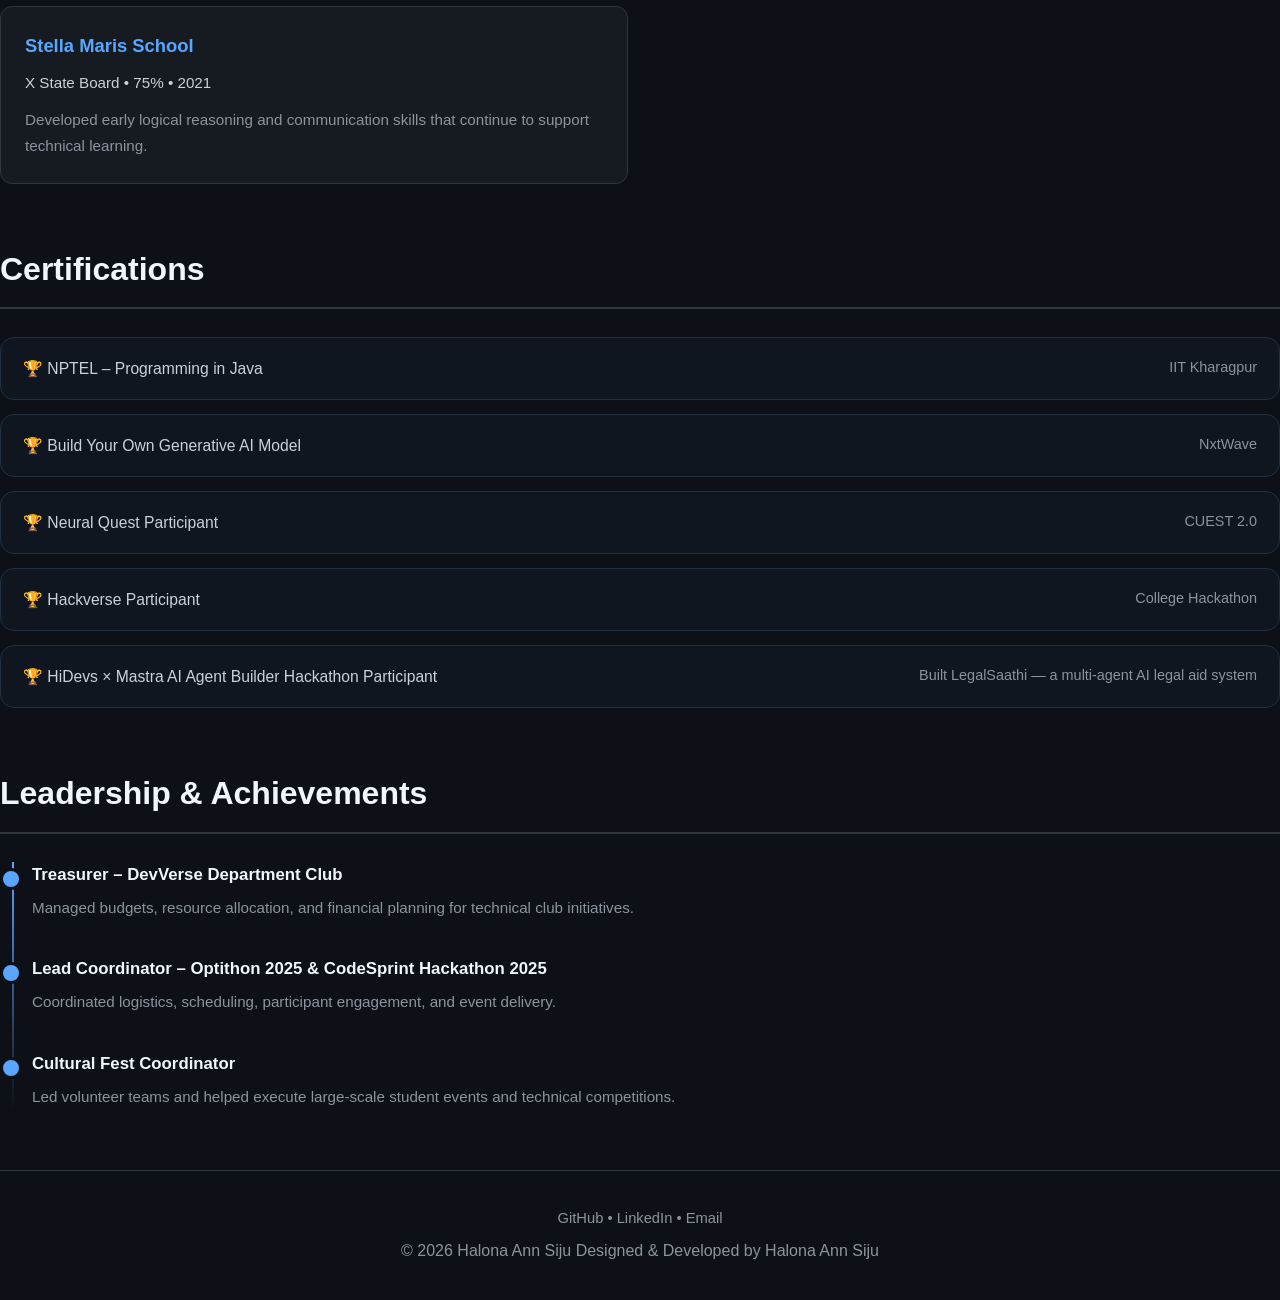
==== commit 834bc287: "Initial commit" ====
--- a/index.html
+++ b/index.html
@@ -72,19 +72,20 @@
         }
 
         .main-container {
-            max-width: 1300px;
-            margin: 0 auto;
-            padding: 0 20px 80px;
+            .main-container{
+                width:100%;
+                max-width:1600px;
+                margin:auto;
+                padding:0 60px 80px;
+            }
         }
 
         /* Optimized 3-Column Grid for Copy, Terminal, and Portrait Photo */
         .hero {
-            display: grid;
-            grid-template-columns: 1.2fr 0.9fr 0.9fr;
-            gap: 30px;
-            align-items: center;
-            margin-bottom: 60px;
-            padding-top: 45px;
+            display:flex;
+            justify-content:space-between;
+            align-items:center;
+            min-height:90vh;
         }
 
         .hero-copy h1 {
@@ -98,8 +99,8 @@
         /* Personal Portrait Graphic Wrapper with Pulse Animation */
         .portrait-container {
             width: 100%;
-            max-width:320px;
-            height:380px;
+            max-width:420px;
+            height:530px;
             border-radius: 16px;
             border: 1px solid #30363d;
             overflow: hidden;
@@ -507,13 +508,11 @@
             </p>
 
             <p style="color:#8b949e; margin-bottom:14px; font-size:1rem;">
-                Java Developer • AI/ML Enthusiast • Software Engineering Student
+                Java Developer • AI Engineer • Full Stack Developer
             </p>
 
-            <h1>
-                Building scalable software systems,
-                AI-powered applications,
-                and offline-first experiences.
+           <h1>
+                Turning ideas into intelligent software through Java, AI, and innovation.
             </h1>
 
             <div style="display:flex; gap:16px; margin-top:28px; flex-wrap:wrap;">
@@ -582,12 +581,13 @@
         <h2>About Halona</h2>
 
         <p>
-            Computer Science Engineering student passionate about
-            software development, backend systems, AI-driven
-            applications, and offline-first technologies.
-            Experienced in Java development, project leadership,
-            event coordination, and building practical solutions
-            through academic and independent projects.
+            <p>
+                I'm a Computer Science Engineering student passionate about building
+                software that solves real-world problems. My interests span Java
+                development, AI/ML, full-stack web development, and intelligent
+                applications. I enjoy transforming ideas into scalable, user-focused
+                solutions while continuously learning modern technologies.
+</p>
         </p>
     </section>
 
@@ -688,6 +688,13 @@
                 </span>
             </div>
 
+            <div class="cert-item">
+                🏆 HiDevs × Mastra AI Agent Builder Hackathon Participant
+                <span class="cert-meta">
+                    Built LegalSaathi — a multi-agent AI legal aid system
+                </span>
+            </div>
+
         </div>
     </section>
 
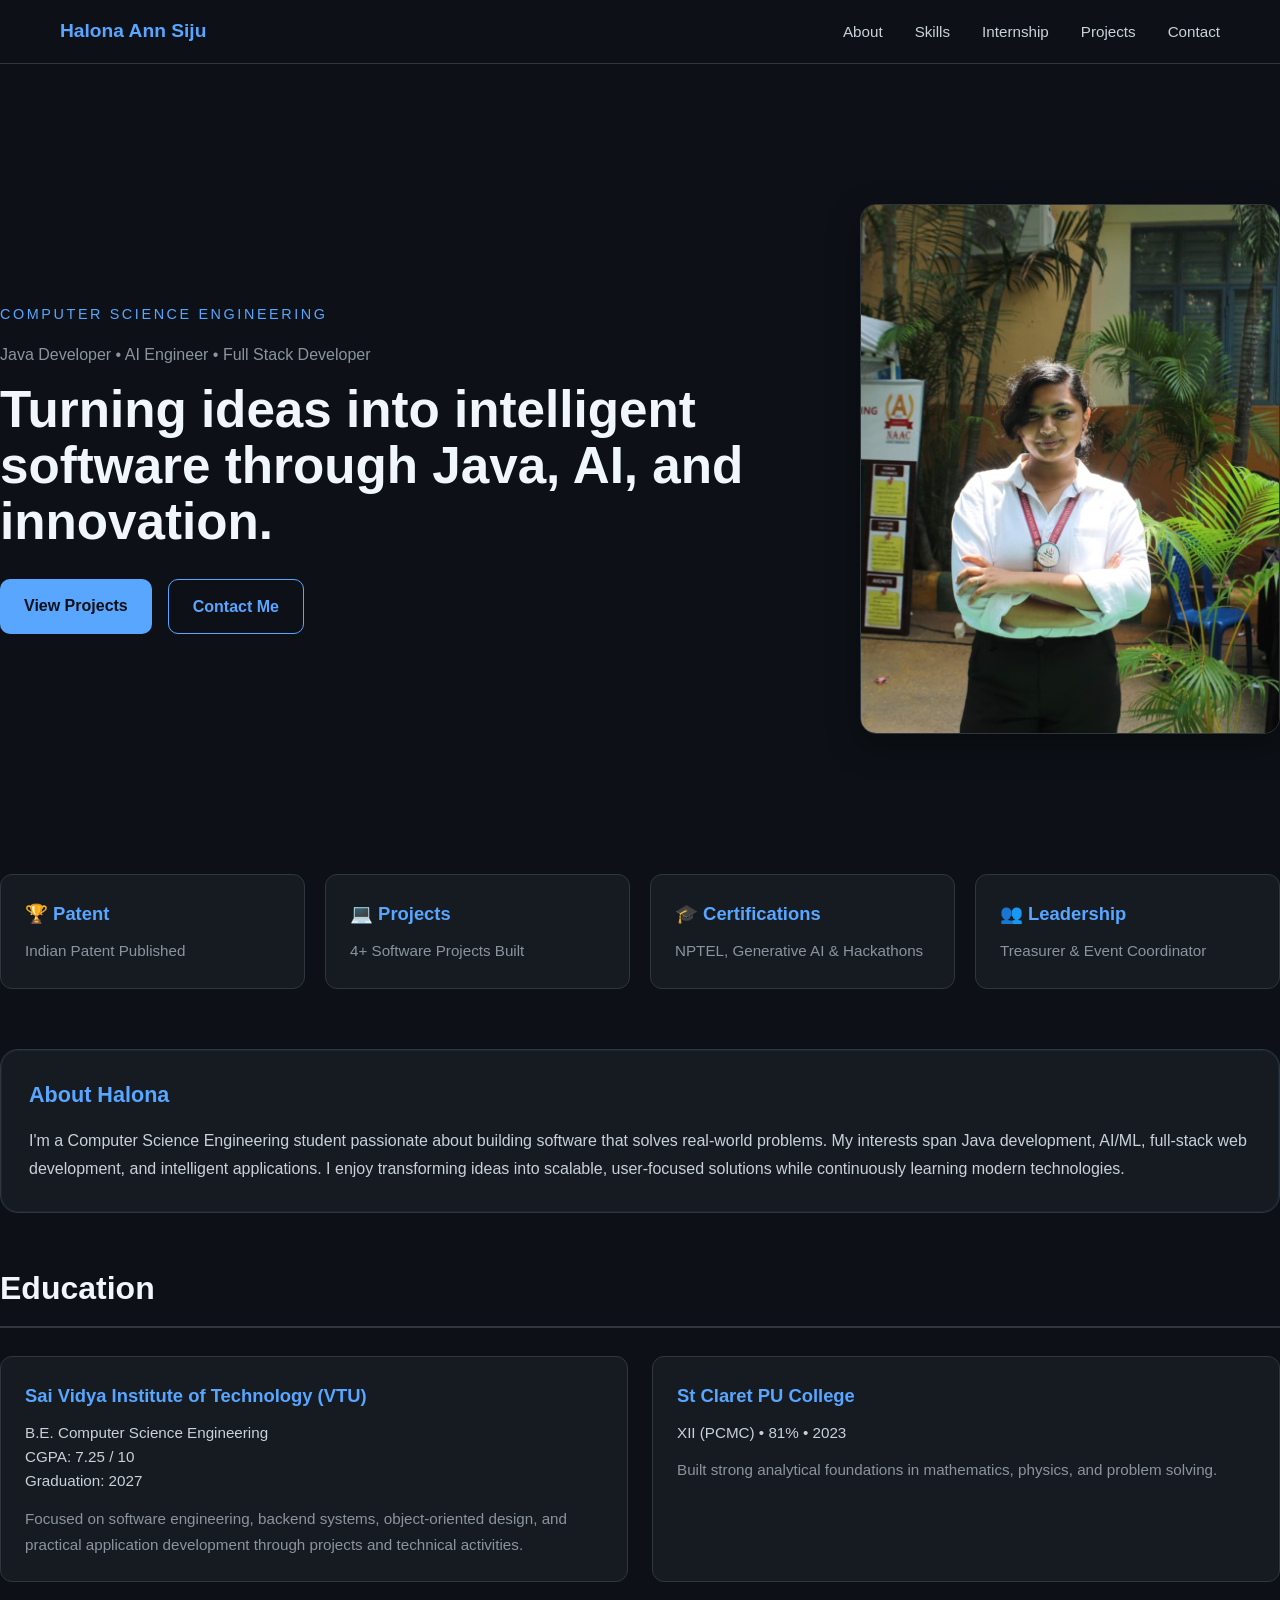
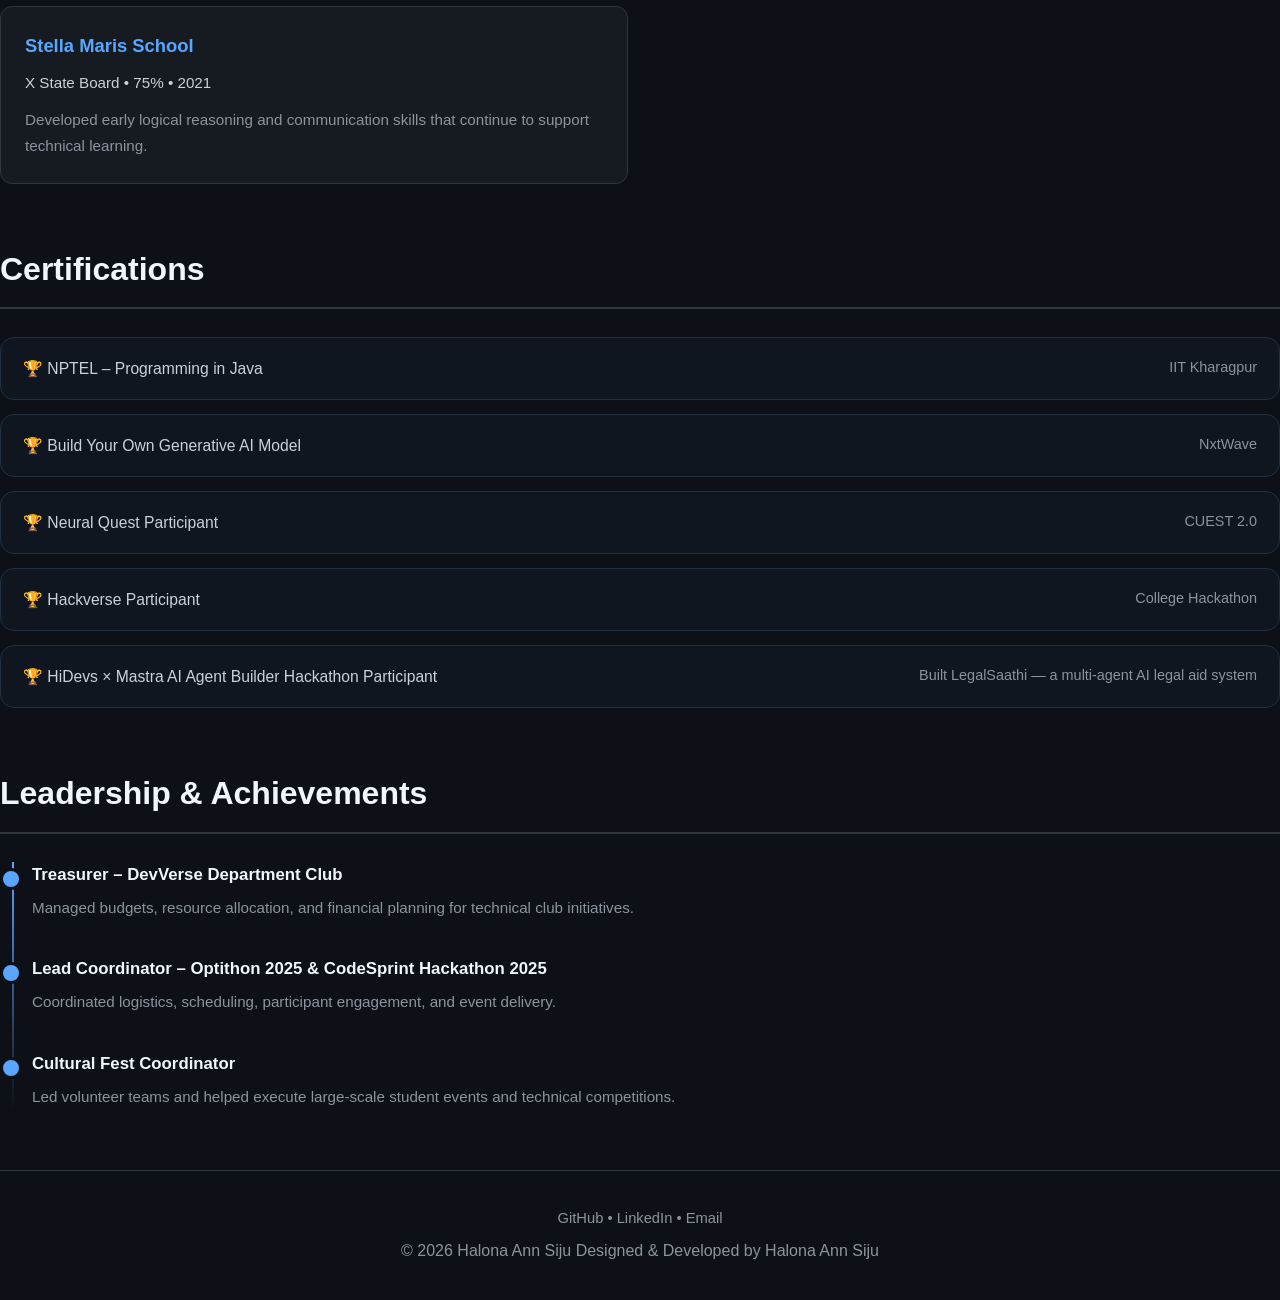
==== commit bcc29b43: "updated navigation bar links in all pages to ensure consistency and correct highlighting of the acti" ====
--- a/index.html
+++ b/index.html
@@ -446,9 +446,10 @@
            ========================================================================== */
         @media (max-width: 1024px) {
             .hero {
-                grid-template-columns: 1fr 1fr;
-                gap: 24px;
-            }
+                    min-height: auto;
+                    height: auto;
+                    padding-top: 30px;
+                }
             .hero-copy {
                 grid-column: span 2;
                 text-align: center;
@@ -491,10 +492,11 @@
         <div class="nav-container">
             <a href="index.html" class="nav-logo">Halona Ann Siju</a>
             <ul class="nav-links">
-                <li><a href="index.html" class="nav-link active">About</a></li>
+                <li><a href="index.html" class="nav-link">About</a></li>
                 <li><a href="skills.html" class="nav-link">Skills</a></li>
+                <li><a href="internship.html" class="nav-link">Internship</a></li>
                 <li><a href="projects.html" class="nav-link">Projects</a></li>
-                <li><a href="contact.html" class="nav-link">Contact</a></li>
+                <li><a href="contact.html" class="nav-link">Contact </a></li>
             </ul>
         </div>
     </nav>
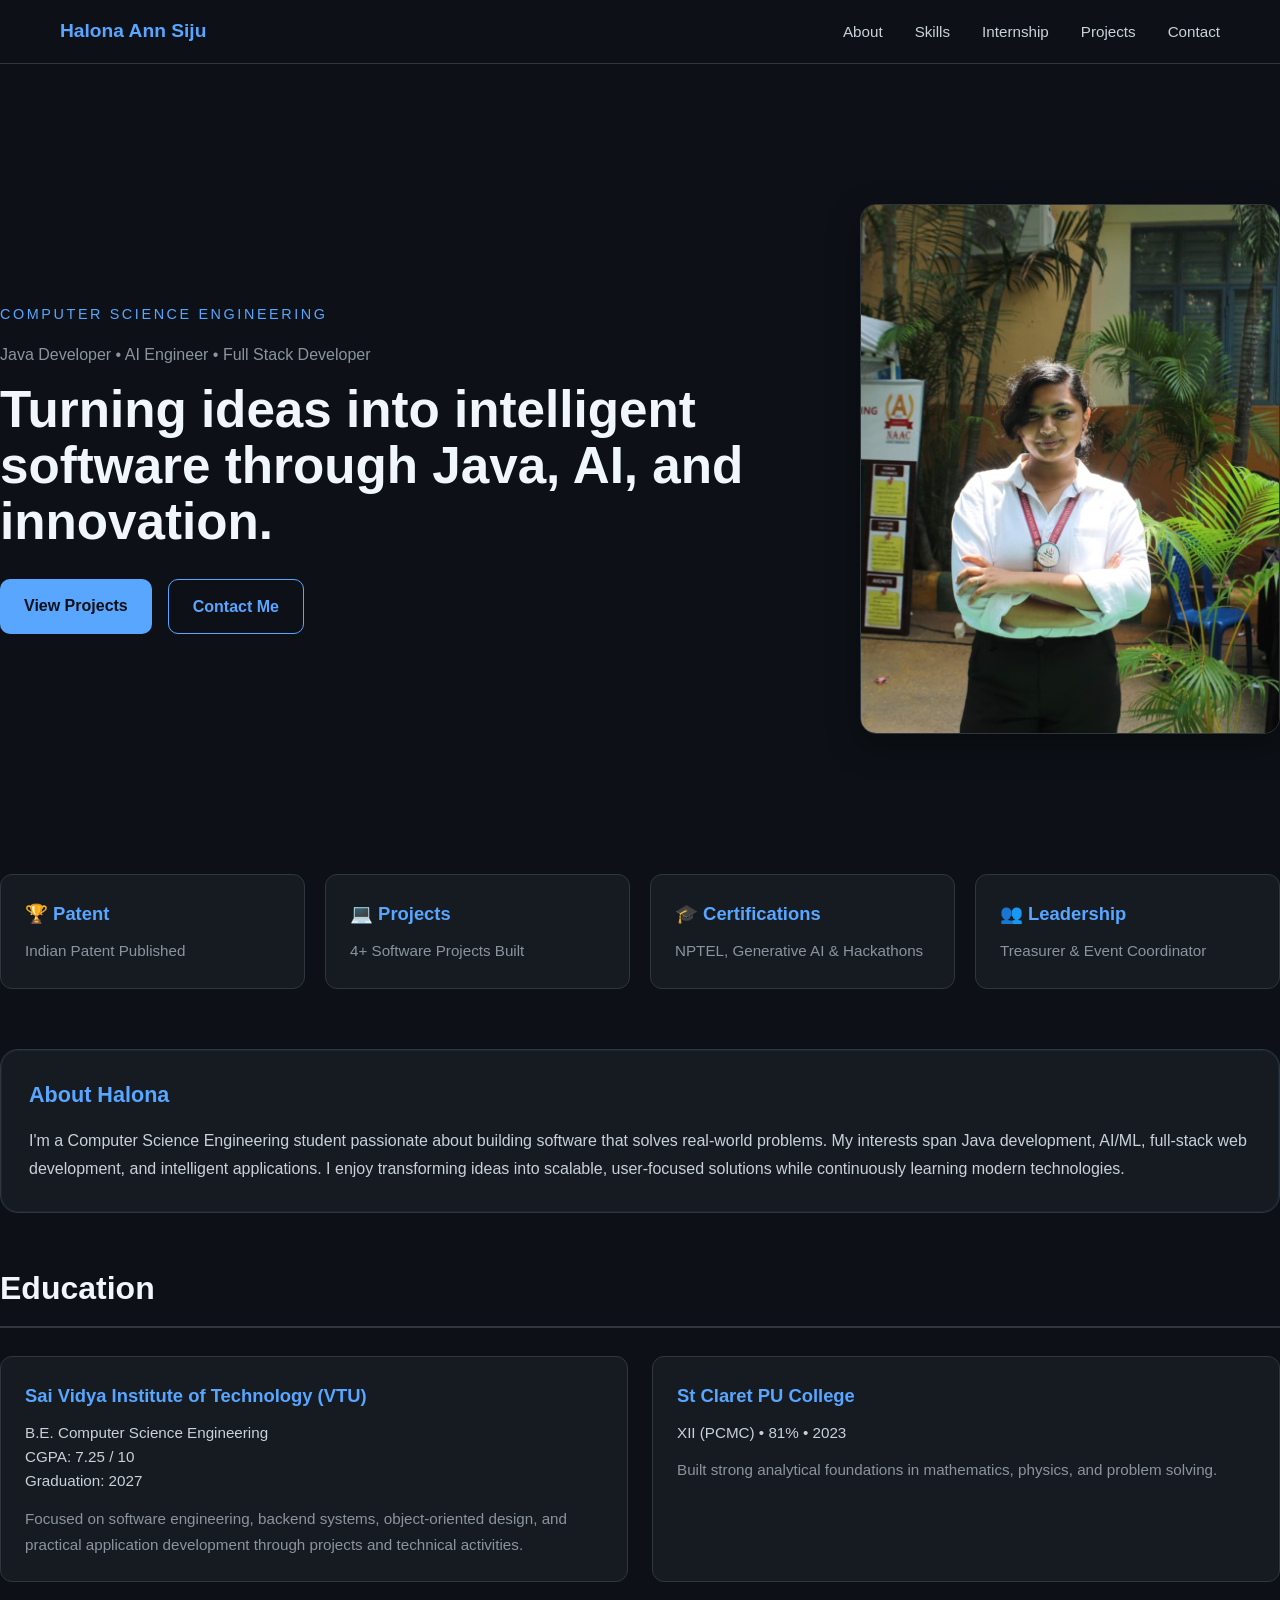
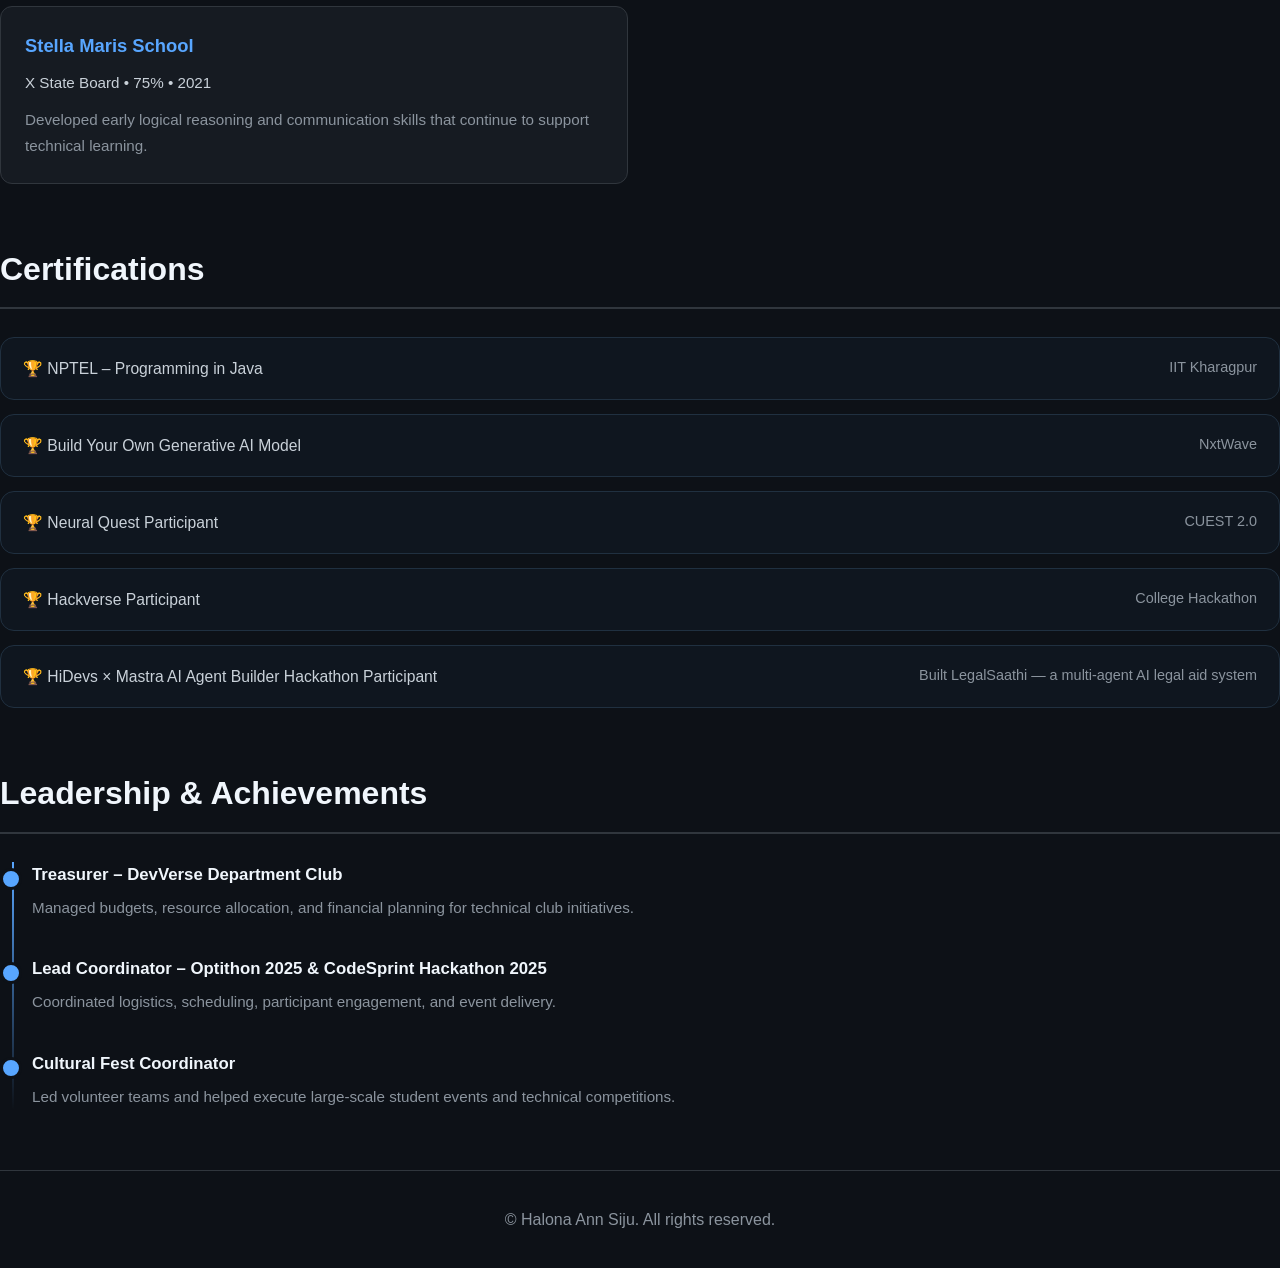
==== commit 7c0e3606: "modified" ====
--- a/index.html
+++ b/index.html
@@ -751,8 +751,21 @@
 </main>
 
     <footer>
-        <div class="footer-text">GitHub • LinkedIn • Email</div>
-        <div class="footer-text"></div>© 2026 Halona Ann Siju Designed & Developed by Halona Ann Siju</div>
-    </footer>
+    <div class="social-links">
+        <a href="https://github.com/halona2005-commits" target="_blank" aria-label="GitHub">
+            <i class="fab fa-github"></i>
+        </a>
+
+        <a href="https://linkedin.com/in/halona-ann-siju" target="_blank" aria-label="LinkedIn">
+            <i class="fab fa-linkedin"></i>
+        </a>
+
+        <a href="mailto:halona2005@gmail.com" aria-label="Email">
+            <i class="fas fa-envelope"></i>
+        </a>
+    </div>
+
+    <p>© Halona Ann Siju. All rights reserved.</p>
+</footer>
 </body>
 </html>
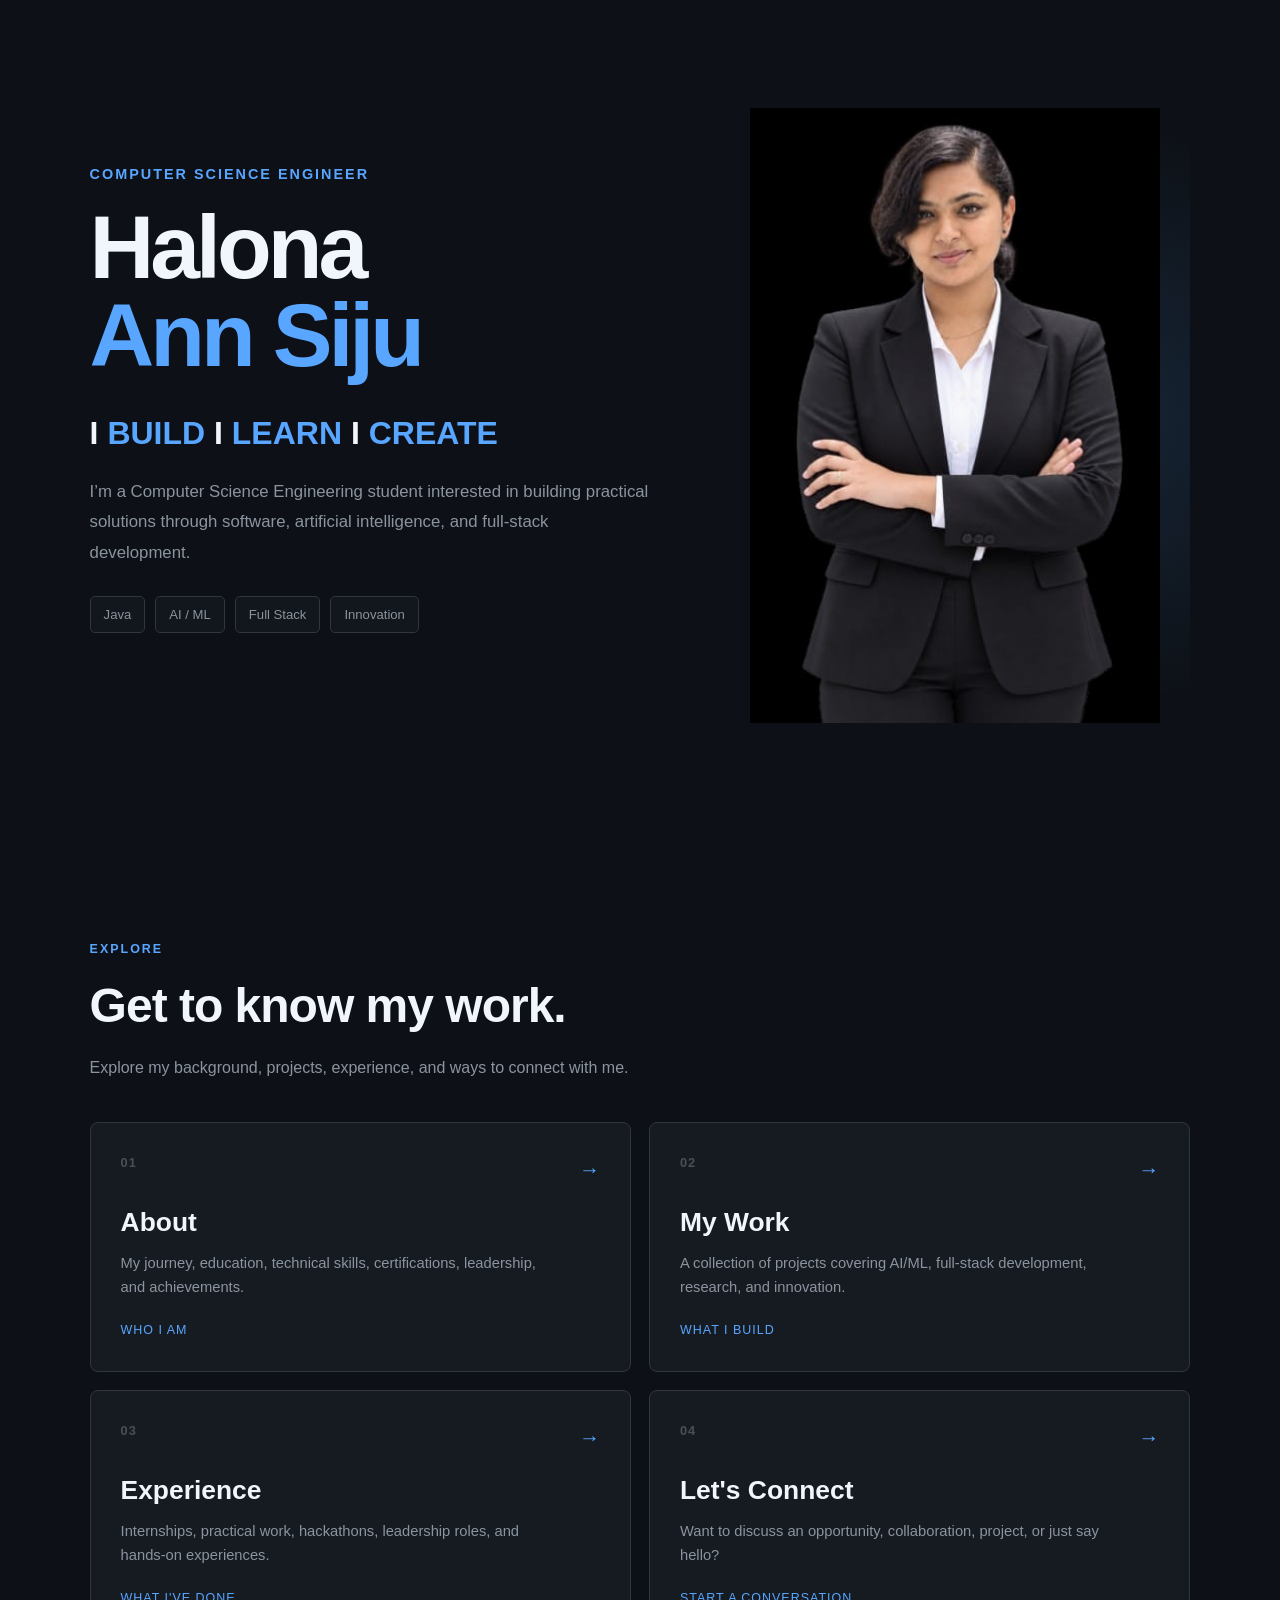
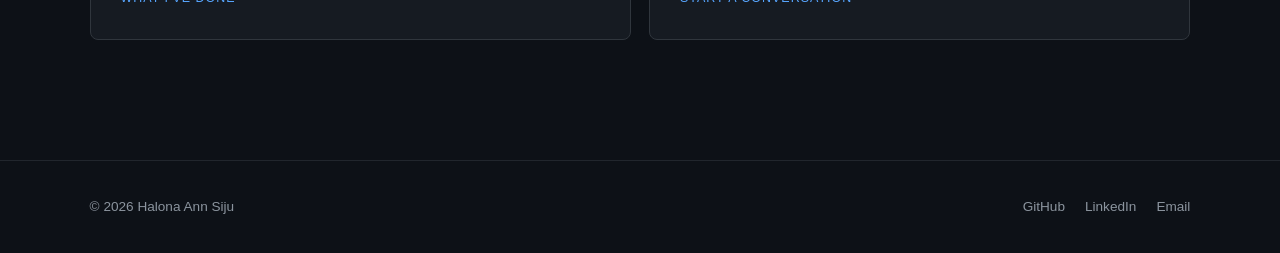
==== commit cbe17264: "Update portfolio layout and navigation" ====
--- a/index.html
+++ b/index.html
@@ -3,7 +3,9 @@
 <head>
     <meta charset="UTF-8">
     <meta name="viewport" content="width=device-width, initial-scale=1.0">
-    <title>Halona Ann Siju — About</title>
+
+    <title>Halona Ann Siju | Portfolio</title>
+
     <style>
         * {
             margin: 0;
@@ -11,761 +13,948 @@
             box-sizing: border-box;
         }
 
+        html {
+            scroll-behavior: smooth;
+        }
+
         body {
-            font-family: -apple-system, BlinkMacSystemFont, 'Segoe UI', Helvetica, Arial, sans-serif;
-            background-color: #0d1117;
+            font-family:
+                -apple-system,
+                BlinkMacSystemFont,
+                "Segoe UI",
+                Helvetica,
+                Arial,
+                sans-serif;
+
+            background: #0d1117;
             color: #c9d1d9;
             line-height: 1.6;
-        }
-
-        nav {
+            min-height: 100vh;
+        }
+
+        a {
+            color: inherit;
+            text-decoration: none;
+        }
+
+        /* =========================
+           NAVIGATION
+        ========================= */
+
+        .navbar {
             position: sticky;
             top: 0;
-            background-color: #0d1117;
-            border-bottom: 1px solid #30363d;
-            padding: 16px 0;
-            z-index: 100;
-        }
-
-        .nav-container {
-            max-width: 1200px;
+            z-index: 1000;
+
+            height: 70px;
+
+            display: flex;
+            align-items: center;
+            justify-content: space-between;
+
+            padding: 0 7%;
+
+            background: rgba(13, 17, 23, 0.88);
+            border-bottom: 1px solid #21262d;
+
+            backdrop-filter: blur(12px);
+        }
+
+        .nav-logo {
+            font-size: 1.05rem;
+            font-weight: 700;
+            color: #f0f6fc;
+            letter-spacing: 0.5px;
+        }
+
+        .nav-logo span {
+            color: #58a6ff;
+        }
+
+        .nav-links {
+            display: flex;
+            align-items: center;
+            gap: 32px;
+            list-style: none;
+        }
+
+        .nav-links a {
+            color: #8b949e;
+            font-size: 0.92rem;
+            transition: color 0.25s ease;
+        }
+
+        .nav-links a:hover {
+            color: #58a6ff;
+        }
+
+        /* =========================
+           MAIN
+        ========================= */
+
+        .main-container {
+            width: min(1200px, 86%);
             margin: 0 auto;
-            padding: 0 20px;
+        }
+
+        /* =========================
+           HERO
+        ========================= */
+
+        .hero {
+            min-height: calc(100vh - 70px);
+
+            display: grid;
+            grid-template-columns: minmax(0, 1fr) minmax(350px, 470px);
+
+            align-items: center;
+            gap: 70px;
+
+            position: relative;
+            overflow: hidden;
+        }
+
+        .hero::before {
+            content: "";
+
+            position: absolute;
+            width: 600px;
+            height: 600px;
+
+            right: -220px;
+            top: 50%;
+
+            transform: translateY(-50%);
+
+            background: radial-gradient(
+                circle,
+                rgba(88, 166, 255, 0.13),
+                transparent 68%
+            );
+
+            pointer-events: none;
+        }
+
+        .hero-content {
+            position: relative;
+            z-index: 2;
+        }
+
+        .hero-eyebrow {
+            color: #58a6ff;
+            font-size: 0.9rem;
+            font-weight: 600;
+
+            letter-spacing: 2px;
+            text-transform: uppercase;
+
+            margin-bottom: 18px;
+
+            opacity: 0;
+            animation: fadeUp 0.8s ease forwards;
+        }
+
+        .hero h1 {
+            font-size: clamp(3rem, 7vw, 5.8rem);
+            line-height: 0.98;
+
+            color: #f0f6fc;
+
+            letter-spacing: -4px;
+
+            margin-bottom: 28px;
+
+            opacity: 0;
+            animation: fadeUp 0.8s ease 0.15s forwards;
+        }
+
+        .hero h1 span {
+            color: #58a6ff;
+        }
+
+        .hero-tagline {
+            font-size: clamp(1.35rem, 2.5vw, 2rem);
+
+            font-weight: 600;
+
+            color: #f0f6fc;
+
+            margin-bottom: 18px;
+
+            opacity: 0;
+            animation: fadeUp 0.8s ease 0.3s forwards;
+        }
+
+        .hero-tagline span {
+            color: #58a6ff;
+        }
+
+        .hero-description {
+            max-width: 650px;
+
+            color: #8b949e;
+
+            font-size: 1.05rem;
+
+            line-height: 1.8;
+
+            margin-bottom: 28px;
+
+            opacity: 0;
+            animation: fadeUp 0.8s ease 0.45s forwards;
+        }
+
+        .hero-flow {
             display: flex;
+            flex-wrap: wrap;
+            gap: 10px;
+
+            margin-bottom: 34px;
+
+            opacity: 0;
+            animation: fadeUp 0.8s ease 0.6s forwards;
+        }
+
+        .hero-flow span {
+            padding: 7px 13px;
+
+            border: 1px solid #30363d;
+            border-radius: 5px;
+
+            color: #8b949e;
+
+            font-size: 0.82rem;
+
+            background: rgba(22, 27, 34, 0.6);
+        }
+
+        .hero-buttons {
+            display: flex;
+            gap: 14px;
+            flex-wrap: wrap;
+
+            opacity: 0;
+            animation: fadeUp 0.8s ease 0.75s forwards;
+        }
+
+        .btn {
+            padding: 11px 21px;
+
+            border-radius: 6px;
+
+            font-size: 0.9rem;
+            font-weight: 600;
+
+            transition:
+                transform 0.25s ease,
+                border-color 0.25s ease,
+                background 0.25s ease;
+        }
+
+        .btn-primary {
+            background: #238636;
+            color: white;
+
+            border: 1px solid #2ea043;
+        }
+
+        .btn-primary:hover {
+            background: #2ea043;
+            transform: translateY(-2px);
+        }
+
+        .btn-secondary {
+            background: transparent;
+            color: #c9d1d9;
+
+            border: 1px solid #30363d;
+        }
+
+        .btn-secondary:hover {
+            border-color: #58a6ff;
+            color: #58a6ff;
+
+            transform: translateY(-2px);
+        }
+
+        /* =========================
+           PHOTO
+        ========================= */
+
+        .hero-photo {
+            display: flex;
+            justify-content: center;
+            align-items: center;
+
+            position: relative;
+
+            opacity: 0;
+            animation: photoReveal 1.2s ease 0.35s forwards;
+        }
+
+        .photo-wrapper {
+            position: relative;
+
+            width: min(100%, 410px);
+
+            overflow: hidden;
+        }
+
+        .photo-wrapper::before {
+            content: "";
+
+            position: absolute;
+
+            inset: 7% 4% 3%;
+
+            border: 1px solid rgba(88, 166, 255, 0.5);
+
+            transform: translate(18px, 18px);
+
+            z-index: 0;
+        }
+
+        .photo-wrapper::after {
+            content: "";
+
+            position: absolute;
+
+            inset: 0;
+
+            background:
+                linear-gradient(
+                    to bottom,
+                    transparent 65%,
+                    #0d1117 100%
+                );
+
+            pointer-events: none;
+        }
+
+        .photo-wrapper img {
+            width: 100%;
+            display: block;
+
+            position: relative;
+            z-index: 1;
+
+            filter: saturate(0.92);
+
+            transition:
+                transform 0.5s ease,
+                filter 0.5s ease;
+        }
+
+        .photo-wrapper:hover img {
+            transform: scale(1.025);
+            filter: saturate(1);
+        }
+
+        /* =========================
+           NAVIGATION PANELS
+        ========================= */
+
+        .navigation-section {
+            padding: 110px 0 120px;
+        }
+
+        .section-heading {
+            margin-bottom: 42px;
+        }
+
+        .section-number {
+            color: #58a6ff;
+
+            font-size: 0.78rem;
+            font-weight: 700;
+
+            letter-spacing: 2px;
+        }
+
+        .section-heading h2 {
+            color: #f0f6fc;
+
+            font-size: clamp(2rem, 4vw, 3rem);
+
+            margin-top: 8px;
+
+            letter-spacing: -1px;
+        }
+
+        .section-heading p {
+            color: #8b949e;
+
+            margin-top: 10px;
+
+            max-width: 600px;
+        }
+
+        .navigation-grid {
+            display: grid;
+
+            grid-template-columns: repeat(2, 1fr);
+
+            gap: 18px;
+        }
+
+        .nav-panel {
+            min-height: 250px;
+
+            padding: 30px;
+
+            background: #161b22;
+
+            border: 1px solid #30363d;
+
+            border-radius: 8px;
+
+            display: flex;
+            flex-direction: column;
+            justify-content: space-between;
+
+            position: relative;
+            overflow: hidden;
+
+            transition:
+                transform 0.3s ease,
+                border-color 0.3s ease,
+                background 0.3s ease;
+        }
+
+        .nav-panel::before {
+            content: "";
+
+            position: absolute;
+
+            left: 0;
+            top: 0;
+
+            width: 3px;
+            height: 0;
+
+            background: #58a6ff;
+
+            transition: height 0.3s ease;
+        }
+
+        .nav-panel:hover {
+            transform: translateY(-5px);
+
+            border-color: #58a6ff;
+
+            background: #1b222c;
+        }
+
+        .nav-panel:hover::before {
+            height: 100%;
+        }
+
+        .panel-top {
+            display: flex;
+
+            justify-content: space-between;
+            align-items: flex-start;
+        }
+
+        .panel-number {
+            color: #484f58;
+
+            font-size: 0.8rem;
+            font-weight: 700;
+
+            letter-spacing: 1px;
+        }
+
+        .panel-arrow {
+            color: #58a6ff;
+
+            font-size: 1.3rem;
+
+            transform: translateX(0);
+
+            transition: transform 0.3s ease;
+        }
+
+        .nav-panel:hover .panel-arrow {
+            transform: translateX(7px);
+        }
+
+        .nav-panel h3 {
+            color: #f0f6fc;
+
+            font-size: 1.65rem;
+
+            margin-bottom: 9px;
+        }
+
+        .nav-panel p {
+            color: #8b949e;
+
+            font-size: 0.92rem;
+
+            max-width: 430px;
+        }
+
+        .panel-label {
+            color: #58a6ff;
+
+            font-size: 0.78rem;
+
+            margin-top: 22px;
+
+            text-transform: uppercase;
+
+            letter-spacing: 1px;
+        }
+
+        /* =========================
+           FOOTER
+        ========================= */
+
+        footer {
+            border-top: 1px solid #21262d;
+
+            padding: 35px 0;
+
+            color: #8b949e;
+
+            font-size: 0.85rem;
+        }
+
+        .footer-content {
+            width: min(1200px, 86%);
+
+            margin: auto;
+
+            display: flex;
+
             justify-content: space-between;
             align-items: center;
-        }
-
-        .nav-logo {
-            font-size: 1.2em;
-            font-weight: 600;
+
+            gap: 20px;
+        }
+
+        .social-links {
+            display: flex;
+            gap: 20px;
+        }
+
+        .social-links a {
+            transition: color 0.25s ease;
+        }
+
+        .social-links a:hover {
             color: #58a6ff;
-            text-decoration: none;
-            transition: color 0.2s ease;
-        }
-
-        .nav-logo:hover {
-            color: #79c0ff;
-        }
-
-        .nav-links {
-            display: flex;
-            list-style: none;
-            gap: 32px;
-        }
-
-        .nav-link {
-            color: #c9d1d9;
-            text-decoration: none;
-            font-size: 0.95em;
-            transition: color 0.2s ease;
-        }
-
-        .nav-link:hover {
-            color: #58a6ff;
-        }
-
-        .nav-link.active {
-            color: #58a6ff;
-            border-bottom: 2px solid #58a6ff;
-            padding-bottom: 4px;
-        }
-
-        .main-container {
-            .main-container{
-                width:100%;
-                max-width:1600px;
-                margin:auto;
-                padding:0 60px 80px;
-            }
-        }
-
-        /* Optimized 3-Column Grid for Copy, Terminal, and Portrait Photo */
-        .hero {
-            display:flex;
-            justify-content:space-between;
-            align-items:center;
-            min-height:90vh;
-        }
-
-        .hero-copy h1 {
-            font-size: 3.2em;
-            font-weight: 700;
-            color: #f0f6fc;
-            line-height: 1.1;
-            margin-bottom: 20px;
-        }
-
-        /* Personal Portrait Graphic Wrapper with Pulse Animation */
-        .portrait-container {
-            width: 100%;
-            max-width:420px;
-            height:530px;
-            border-radius: 16px;
-            border: 1px solid #30363d;
-            overflow: hidden;
-            box-shadow: 0 12px 32px rgba(0, 0, 0, 0.4);
-            justify-self: center;
-            position: relative;
-            transition: border-color 0.3s ease, box-shadow 0.3s ease;
-            animation: imagePulse 4s ease-in-out infinite;
-        }
-
-        .portrait-container:hover {
-            border-color: #58a6ff;
-            box-shadow: 0 0 25px rgba(88, 166, 255, 0.25);
-        }
-
-        /* Image transitions cleanly inside container */
-        .portrait-image {
-            width: 100%;
-            height: 100%;
-            object-fit: cover;
-            object-position: center 20%;
-            transition: transform 0.5s ease;
-        }
-
-        .portrait-container:hover .portrait-image {
-            transform: scale(1.04);
-        }
-
-        /* Animated overlay effect for a slick dev look */
-        .portrait-container::after {
-            content: '';
-            position: absolute;
-            top: 0; left: 0; right: 0; bottom: 0;
-            border-radius: inherit;
-            border: 2px solid transparent;
-            pointer-events: none;
-            transition: border-color 0.3s ease;
-        }
-
-        .portrait-container:hover::after {
-            border-color: rgba(88, 166, 255, 0.4);
-        }
-
-        /* Terminal Window Graphics Box */
-        .avatar-container {
-            width: 100%;
-            max-width: 270px;
-            height: 310px;
-            border-radius: 16px;
-            border: 1px solid #30363d;
-            background-color: #090d13;
-            display: flex;
-            flex-direction: column;
-            overflow: hidden;
-            box-shadow: 0 12px 32px rgba(0, 0, 0, 0.5);
-            font-family: ui-monospace, SFMono-Regular, SF Mono, Menlo, Consolas, 'Liberation Mono', monospace;
-            position: relative;
-            transition: border-color 0.3s ease;
-            justify-self: center;
-        }
-
-        .avatar-container:hover {
-            border-color: #58a6ff;
-        }
-
-        .terminal-header {
-            background-color: #161b22;
-            padding: 10px 14px;
-            display: flex;
-            align-items: center;
-            gap: 6px;
-            border-bottom: 1px solid #30363d;
-        }
-
-        .terminal-dot {
-            width: 10px;
-            height: 10px;
-            border-radius: 50%;
-        }
-        .terminal-dot.red { background-color: #ff5f56; }
-        .terminal-dot.yellow { background-color: #ffbd2e; }
-        .terminal-dot.green { background-color: #27c93f; }
-
-        .terminal-body {
-            flex: 1;
-            padding: 20px;
-            display: flex;
-            flex-direction: column;
-            justify-content: center;
-            align-items: flex-start;
-            gap: 8px;
-            font-size: 0.8rem;
-        }
-
-        .code-line {
-            display: flex;
-            gap: 8px;
-            white-space: nowrap;
-            opacity: 0;
-            transform: translateY(5px);
-            animation: fadeInUpLine 0.6s cubic-bezier(0.1, 1, 0.1, 1) forwards;
-        }
-
-        .code-line:nth-child(1) { animation-delay: 0.2s; }
-        .code-line:nth-child(2) { animation-delay: 0.5s; }
-        .code-line:nth-child(3) { animation-delay: 0.8s; }
-        .code-line:nth-child(4) { animation-delay: 1.1s; }
-        .code-line:nth-child(5) { animation-delay: 1.4s; }
-
-        .line-num {
-            color: #8b949e;
-            width: 18px;
-            text-align: right;
-            user-select: none;
-        }
-
-        .code-text {
-            color: #c9d1d9;
-        }
-
-        .keyword { color: #ff7b72; }
-        .string { color: #a5d6ff; }
-        .number { color: #d2a8ff; }
-
-        .caret {
-            display: inline-block;
-            width: 6px;
-            height: 14px;
-            background-color: #58a6ff;
-            margin-left: 4px;
-            animation: blinkCaret 0.8s steps(2, start) infinite;
-            vertical-align: middle;
-        }
-
-        .digital-brand-glow {
-            position: absolute;
-            bottom: 15px;
-            right: 20px;
-            font-size: 4rem;
-            font-weight: 800;
-            color: rgba(88, 166, 255, 0.03);
-            text-shadow: 0 0 20px rgba(88, 166, 255, 0.1);
-            user-select: none;
-            animation: pulseGlow 3s ease-in-out infinite alternate;
-        }
-
-        /* Animation Keyframe Sets */
-        @keyframes fadeInUpLine {
+        }
+
+        /* =========================
+           ANIMATIONS
+        ========================= */
+
+        @keyframes fadeUp {
+            from {
+                opacity: 0;
+                transform: translateY(25px);
+            }
+
             to {
                 opacity: 1;
                 transform: translateY(0);
             }
         }
 
-        @keyframes blinkCaret {
-            0%, 100% { opacity: 0; }
-            50% { opacity: 1; }
-        }
-
-        @keyframes pulseGlow {
-            0% { color: rgba(88, 166, 255, 0.01); text-shadow: 0 0 10px rgba(88, 166, 255, 0.05); }
-            100% { color: rgba(88, 166, 255, 0.06); text-shadow: 0 0 30px rgba(88, 166, 255, 0.2); }
-        }
-
-        /* Smooth floating/pulsing dynamic overlay loop for your photo */
-        @keyframes imagePulse {
-            0%, 100% {
-                transform: translateY(0);
-                box-shadow: 0 12px 32px rgba(0, 0, 0, 0.4);
-            }
-            50% {
-                transform: translateY(-6px);
-                box-shadow: 0 18px 38px rgba(88, 166, 255, 0.15);
-                border-color: rgba(88, 166, 255, 0.3);
-            }
-        }
-
-        /* ==========================================================================
-           SECTIONS & TILES STYLE ARCHITECTURE
-           ========================================================================== */
-        .section {
-            margin-bottom: 60px;
-        }
-
-        .section-title {
-            font-size: 2em;
-            font-weight: 600;
-            color: #f0f6fc;
-            margin-bottom: 28px;
-            padding-bottom: 12px;
-            border-bottom: 2px solid #30363d;
-        }
-
-        .summary-block {
-            background-color: #161b22;
-            border: 1px solid #30363d;
-            border-radius: 18px;
-            padding: 28px;
-            margin-bottom: 50px;
-            box-shadow: inset 0 0 0 1px rgba(88, 166, 255, 0.08);
-        }
-
-        .summary-block h2 {
-            font-size: 1.35em;
-            color: #58a6ff;
-            margin-bottom: 14px;
-        }
-
-        .summary-block p {
-            color: #c9d1d9;
-            font-size: 1em;
-            line-height: 1.8;
-        }
-
-        .timeline-grid {
-            display: grid;
-            grid-template-columns: repeat(2, minmax(0, 1fr));
-            gap: 24px;
-        }
-
-        .timeline-item {
-            background-color: #161b22;
-            border: 1px solid #30363d;
-            border-radius: 12px;
-            padding: 24px;
-            transition: border-color 0.3s ease, box-shadow 0.3s ease;
-        }
-
-        .timeline-item:hover {
-            border-color: #58a6ff;
-            box-shadow: 0 0 0 3px rgba(88, 166, 255, 0.1);
-        }
-
-        .timeline-title {
-            font-size: 1.15em;
-            font-weight: 700;
-            color: #58a6ff;
-            margin-bottom: 10px;
-        }
-
-        .timeline-meta {
-            color: #c9d1d9;
-            font-size: 0.95em;
-            margin-bottom: 12px;
-        }
-
-        .timeline-detail {
-            color: #8b949e;
-            font-size: 0.95em;
-            line-height: 1.7;
-        }
-
-        .cert-list {
-            display: grid;
-            gap: 14px;
-        }
-
-        .cert-item {
-            background-color: #0f161f;
-            border: 1px solid #203040;
-            border-radius: 14px;
-            padding: 18px 22px;
-            color: #c9d1d9;
-            display: flex;
-            justify-content: space-between;
-            gap: 12px;
-            font-size: 0.98em;
-            line-height: 1.6;
-        }
-
-        .cert-item span.cert-meta {
-            color: #8b949e;
-            font-size: 0.92em;
-        }
-
-        .leadership {
-            position: relative;
-            display: flex;
-            gap: 24px;
-            flex-direction: column;
-        }
-
-        .leadership::before {
-            content: '';
-            position: absolute;
-            left: 12px;
-            top: 0;
-            width: 2px;
-            height: 100%;
-            background: linear-gradient(to bottom, #58a6ff, transparent);
-        }
-
-        .leadership-item {
-            position: relative;
-            padding-left: 32px;
-            margin-bottom: 12px;
-        }
-
-        .leadership-item:last-child {
-            margin-bottom: 0;
-        }
-
-        .leadership-item::before {
-            content: '';
-            position: absolute;
-            left: 0;
-            top: 6px;
-            width: 16px;
-            height: 16px;
-            background-color: #58a6ff;
-            border: 3px solid #0d1117;
-            border-radius: 50%;
-        }
-
-        .leadership-role {
-            font-size: 1.05em;
-            font-weight: 600;
-            color: #f0f6fc;
-            margin-bottom: 6px;
-        }
-
-        .leadership-details {
-            color: #8b949e;
-            font-size: 0.95em;
-            line-height: 1.7;
-        }
-
-        footer {
-            padding: 36px 20px;
-            text-align: center;
-            color: #8b949e;
-            border-top: 1px solid #30363d;
-            background-color: #0d1117;
-        }
-
-        .footer-text {
-            margin-bottom: 8px;
-            font-size: 0.92em;
-        }
-
-        /* ==========================================================================
-           RESPONSIVE RECONFIGURATIONS
-           ========================================================================== */
-        @media (max-width: 1024px) {
+        @keyframes photoReveal {
+            from {
+                opacity: 0;
+                transform: translateX(60px);
+            }
+
+            to {
+                opacity: 1;
+                transform: translateX(0);
+            }
+        }
+
+        /* =========================
+           RESPONSIVE
+        ========================= */
+
+        @media (max-width: 850px) {
+
+            .navbar {
+                padding: 0 5%;
+            }
+
+            .nav-links {
+                gap: 16px;
+            }
+
+            .nav-links a {
+                font-size: 0.8rem;
+            }
+
             .hero {
-                    min-height: auto;
-                    height: auto;
-                    padding-top: 30px;
-                }
-            .hero-copy {
-                grid-column: span 2;
+                grid-template-columns: 1fr;
+
+                min-height: auto;
+
+                padding: 90px 0 70px;
+
+                gap: 60px;
+
                 text-align: center;
             }
-        }
-
-        @media (max-width: 730px) {
-            .hero{
-                display:grid;
-                grid-template-columns:1.4fr 1fr;
-                gap:50px;
-                align-items:center;
-                margin-bottom:60px;
-                padding-top:50px;
-            }
-            .hero-copy {
-                grid-column: span 1;
-            }
-            .avatar-container {
-                order: 1;
-            }
-            .portrait-container {
-                order: 0;
-            }
-            .timeline-grid {
+
+            .hero-description {
+                margin-left: auto;
+                margin-right: auto;
+            }
+
+            .hero-flow,
+            .hero-buttons {
+                justify-content: center;
+            }
+
+            .hero-photo {
+                max-width: 420px;
+                margin: auto;
+            }
+        }
+
+        @media (max-width: 650px) {
+
+            .nav-logo {
+                font-size: 0.9rem;
+            }
+
+            .nav-links {
+                gap: 10px;
+            }
+
+            .nav-links a {
+                font-size: 0.72rem;
+            }
+
+            .main-container {
+                width: 90%;
+            }
+
+            .hero h1 {
+                letter-spacing: -2px;
+            }
+
+            .navigation-section {
+                padding: 75px 0;
+            }
+
+            .navigation-grid {
                 grid-template-columns: 1fr;
             }
-            .hero-copy h1 {
-                font-size: 2.2em;
-            }
-            .cert-item {
+
+            .nav-panel {
+                min-height: 210px;
+            }
+
+            .footer-content {
+                width: 90%;
+
                 flex-direction: column;
-                gap: 4px;
+
+                text-align: center;
+            }
+        }
+
+        @media (prefers-reduced-motion: reduce) {
+
+            *,
+            *::before,
+            *::after {
+                animation-duration: 0.01ms !important;
+                animation-iteration-count: 1 !important;
+                transition-duration: 0.01ms !important;
             }
         }
     </style>
 </head>
+
 <body>
-    <nav>
-        <div class="nav-container">
-            <a href="index.html" class="nav-logo">Halona Ann Siju</a>
-            <ul class="nav-links">
-                <li><a href="index.html" class="nav-link">About</a></li>
-                <li><a href="skills.html" class="nav-link">Skills</a></li>
-                <li><a href="internship.html" class="nav-link">Internship</a></li>
-                <li><a href="projects.html" class="nav-link">Projects</a></li>
-                <li><a href="contact.html" class="nav-link">Contact </a></li>
-            </ul>
+
+    <!-- =========================
+         MAIN
+    ========================= -->
+
+    <main class="main-container">
+
+        <!-- HERO -->
+
+        <section class="hero">
+
+            <div class="hero-content">
+
+                <div class="hero-eyebrow">
+                    Computer Science Engineer
+                </div>
+
+                <h1>
+                    Halona<br>
+                    <span>Ann Siju</span>
+                </h1>
+
+                <div class="hero-tagline">
+                    I <span>BUILD</span>
+                    I <span>LEARN</span>
+                    I <span>CREATE</span>
+                </div>
+
+                <p class="hero-description">
+                    I’m a Computer Science Engineering student interested
+                    in building practical solutions through software,
+                    artificial intelligence, and full-stack development.
+                </p>
+
+                <div class="hero-flow">
+                    <span>Java</span>
+                    <span>AI / ML</span>
+                    <span>Full Stack</span>
+                    <span>Innovation</span>
+                </div>
+
+            </div>
+
+
+            <!-- PHOTO -->
+
+            <div class="hero-photo">
+
+                <div class="photo-wrapper">
+
+                    <img
+                        src="mypic.jpeg"
+                        alt="Portrait of Halona Ann Siju"
+                    >
+
+                </div>
+
+            </div>
+
+        </section>
+
+
+        <!-- =========================
+             NAVIGATION PANELS
+        ========================= -->
+
+        <section class="navigation-section">
+
+            <div class="section-heading">
+
+                <div class="section-number">
+                    EXPLORE
+                </div>
+
+                <h2>
+                    Get to know my work.
+                </h2>
+
+                <p>
+                    Explore my background, projects, experience,
+                    and ways to connect with me.
+                </p>
+
+            </div>
+
+
+            <div class="navigation-grid">
+
+                <!-- ABOUT -->
+
+                <a href="about.html" class="nav-panel">
+
+                    <div class="panel-top">
+
+                        <span class="panel-number">
+                            01
+                        </span>
+
+                        <span class="panel-arrow">
+                            →
+                        </span>
+
+                    </div>
+
+                    <div>
+
+                        <h3>
+                            About
+                        </h3>
+
+                        <p>
+                            My journey, education, technical skills,
+                            certifications, leadership, and achievements.
+                        </p>
+
+                        <div class="panel-label">
+                            Who I am
+                        </div>
+
+                    </div>
+
+                </a>
+
+
+                <!-- PROJECTS -->
+
+                <a href="projects.html" class="nav-panel">
+
+                    <div class="panel-top">
+
+                        <span class="panel-number">
+                            02
+                        </span>
+
+                        <span class="panel-arrow">
+                            →
+                        </span>
+
+                    </div>
+
+                    <div>
+
+                        <h3>
+                             My Work
+                        </h3>
+
+                        <p>
+                            A collection of projects covering AI/ML,
+                            full-stack development, research, and innovation.
+                        </p>
+
+                        <div class="panel-label">
+                            What I build
+                        </div>
+
+                    </div>
+
+                </a>
+
+
+                <!-- EXPERIENCE -->
+
+                <a href="experience.html" class="nav-panel">
+
+                    <div class="panel-top">
+
+                        <span class="panel-number">
+                            03
+                        </span>
+
+                        <span class="panel-arrow">
+                            →
+                        </span>
+
+                    </div>
+
+                    <div>
+
+                        <h3>
+                            Experience
+                        </h3>
+
+                        <p>
+                            Internships, practical work, hackathons,
+                            leadership roles, and hands-on experiences.
+                        </p>
+
+                        <div class="panel-label">
+                            What I've done
+                        </div>
+
+                    </div>
+
+                </a>
+
+
+                <!-- CONTACT -->
+
+                <a href="contact.html" class="nav-panel">
+
+                    <div class="panel-top">
+
+                        <span class="panel-number">
+                            04
+                        </span>
+
+                        <span class="panel-arrow">
+                            →
+                        </span>
+
+                    </div>
+
+                    <div>
+
+                        <h3>
+                            Let's Connect
+                        </h3>
+
+                        <p>
+                            Want to discuss an opportunity, collaboration,
+                            project, or just say hello?
+                        </p>
+
+                        <div class="panel-label">
+                            Start a conversation
+                        </div>
+
+                    </div>
+
+                </a>
+
+            </div>
+
+        </section>
+
+    </main>
+
+
+    <!-- =========================
+         FOOTER
+    ========================= -->
+
+    <footer>
+
+        <div class="footer-content">
+
+            <div>
+                © 2026 Halona Ann Siju
+            </div>
+
+            <div class="social-links">
+
+                <a
+                    href="https://github.com/halona2005-commits"
+                    target="_blank"
+                    rel="noopener noreferrer"
+                >
+                    GitHub
+                </a>
+
+                <a
+                    href="https://linkedin.com/in/halona-ann-siju"
+                    target="_blank"
+                    rel="noopener noreferrer"
+                >
+                    LinkedIn
+                </a>
+
+                <a href="mailto:halona2005@gmail.com">
+                    Email
+                </a>
+
+            </div>
+
         </div>
-    </nav>
-
-    <main class="main-container">
-
-    <section class="hero">
-        <div class="hero-copy">
-            <p style="color:#58a6ff; text-transform:uppercase; letter-spacing:0.18em; font-size:0.9em; margin-bottom:16px;">
-                Computer Science Engineering
-            </p>
-
-            <p style="color:#8b949e; margin-bottom:14px; font-size:1rem;">
-                Java Developer • AI Engineer • Full Stack Developer
-            </p>
-
-           <h1>
-                Turning ideas into intelligent software through Java, AI, and innovation.
-            </h1>
-
-            <div style="display:flex; gap:16px; margin-top:28px; flex-wrap:wrap;">
-                <a href="projects.html"
-                   style="background:#58a6ff;color:#0d1117;padding:14px 24px;border-radius:10px;text-decoration:none;font-weight:600;">
-                    View Projects
-                </a>
-
-                <a href="contact.html"
-                   style="border:1px solid #58a6ff;color:#58a6ff;padding:14px 24px;border-radius:10px;text-decoration:none;font-weight:600;">
-                    Contact Me
-                </a>
-            </div>
-        </div>
-
-        <div class="portrait-container">
-            <img src="myphoto.jpeg"
-                 alt="Halona Ann Siju Portrait"
-                 class="portrait-image">
-        </div>
-    </section>
-
-    <!-- Achievement Cards -->
-
-    <section style="margin-bottom:60px;">
-        <div style="
-            display:grid;
-            grid-template-columns:repeat(auto-fit,minmax(220px,1fr));
-            gap:20px;
-        ">
-
-            <div class="timeline-item">
-                <div class="timeline-title">🏆 Patent</div>
-                <div class="timeline-detail">
-                    Indian Patent Published
-                </div>
-            </div>
-
-            <div class="timeline-item">
-                <div class="timeline-title">💻 Projects</div>
-                <div class="timeline-detail">
-                    4+ Software Projects Built
-                </div>
-            </div>
-
-            <div class="timeline-item">
-                <div class="timeline-title">🎓 Certifications</div>
-                <div class="timeline-detail">
-                    NPTEL, Generative AI & Hackathons
-                </div>
-            </div>
-
-            <div class="timeline-item">
-                <div class="timeline-title">👥 Leadership</div>
-                <div class="timeline-detail">
-                    Treasurer & Event Coordinator
-                </div>
-            </div>
-
-        </div>
-    </section>
-
-    <!-- About -->
-
-    <section class="summary-block">
-        <h2>About Halona</h2>
-
-        <p>
-            <p>
-                I'm a Computer Science Engineering student passionate about building
-                software that solves real-world problems. My interests span Java
-                development, AI/ML, full-stack web development, and intelligent
-                applications. I enjoy transforming ideas into scalable, user-focused
-                solutions while continuously learning modern technologies.
-</p>
-        </p>
-    </section>
-
-    <!-- Education -->
-
-    <section class="section">
-        <h2 class="section-title">Education</h2>
-
-        <div class="timeline-grid">
-
-            <div class="timeline-item">
-                <div class="timeline-title">
-                    Sai Vidya Institute of Technology (VTU)
-                </div>
-
-                <div class="timeline-meta">
-                    B.E. Computer Science Engineering
-                    <br>
-                    CGPA: 7.25 / 10
-                    <br>
-                    Graduation: 2027
-                </div>
-
-                <div class="timeline-detail">
-                    Focused on software engineering,
-                    backend systems, object-oriented design,
-                    and practical application development
-                    through projects and technical activities.
-                </div>
-            </div>
-
-            <div class="timeline-item">
-                <div class="timeline-title">
-                    St Claret PU College
-                </div>
-
-                <div class="timeline-meta">
-                    XII (PCMC) • 81% • 2023
-                </div>
-
-                <div class="timeline-detail">
-                    Built strong analytical foundations in
-                    mathematics, physics, and problem solving.
-                </div>
-            </div>
-
-            <div class="timeline-item">
-                <div class="timeline-title">
-                    Stella Maris School
-                </div>
-
-                <div class="timeline-meta">
-                    X State Board • 75% • 2021
-                </div>
-
-                <div class="timeline-detail">
-                    Developed early logical reasoning and
-                    communication skills that continue to
-                    support technical learning.
-                </div>
-            </div>
-
-        </div>
-    </section>
-
-    <!-- Certifications -->
-
-    <section class="section">
-        <h2 class="section-title">Certifications</h2>
-
-        <div class="cert-list">
-
-            <div class="cert-item">
-                🏆 NPTEL – Programming in Java
-                <span class="cert-meta">
-                    IIT Kharagpur
-                </span>
-            </div>
-
-            <div class="cert-item">
-                🏆 Build Your Own Generative AI Model
-                <span class="cert-meta">
-                    NxtWave
-                </span>
-            </div>
-
-            <div class="cert-item">
-                🏆 Neural Quest Participant
-                <span class="cert-meta">
-                    CUEST 2.0
-                </span>
-            </div>
-
-            <div class="cert-item">
-                🏆 Hackverse Participant
-                <span class="cert-meta">
-                    College Hackathon
-                </span>
-            </div>
-
-            <div class="cert-item">
-                🏆 HiDevs × Mastra AI Agent Builder Hackathon Participant
-                <span class="cert-meta">
-                    Built LegalSaathi — a multi-agent AI legal aid system
-                </span>
-            </div>
-
-        </div>
-    </section>
-
-    <!-- Leadership -->
-
-    <section class="section">
-        <h2 class="section-title">
-            Leadership & Achievements
-        </h2>
-
-        <div class="leadership">
-
-            <div class="leadership-item">
-                <div class="leadership-role">
-                    Treasurer – DevVerse Department Club
-                </div>
-
-                <div class="leadership-details">
-                    Managed budgets, resource allocation,
-                    and financial planning for technical
-                    club initiatives.
-                </div>
-            </div>
-
-            <div class="leadership-item">
-                <div class="leadership-role">
-                    Lead Coordinator – Optithon 2025 &
-                    CodeSprint Hackathon 2025
-                </div>
-
-                <div class="leadership-details">
-                    Coordinated logistics, scheduling,
-                    participant engagement, and event delivery.
-                </div>
-            </div>
-
-            <div class="leadership-item">
-                <div class="leadership-role">
-                    Cultural Fest Coordinator 
-                </div>
-
-                <div class="leadership-details">
-                    Led volunteer teams and helped execute
-                    large-scale student events and technical
-                    competitions.
-                </div>
-            </div>
-
-        </div>
-    </section>
-
-</main>
-
-    <footer>
-    <div class="social-links">
-        <a href="https://github.com/halona2005-commits" target="_blank" aria-label="GitHub">
-            <i class="fab fa-github"></i>
-        </a>
-
-        <a href="https://linkedin.com/in/halona-ann-siju" target="_blank" aria-label="LinkedIn">
-            <i class="fab fa-linkedin"></i>
-        </a>
-
-        <a href="mailto:halona2005@gmail.com" aria-label="Email">
-            <i class="fas fa-envelope"></i>
-        </a>
-    </div>
-
-    <p>© Halona Ann Siju. All rights reserved.</p>
-</footer>
+
+    </footer>
+
 </body>
 </html>
